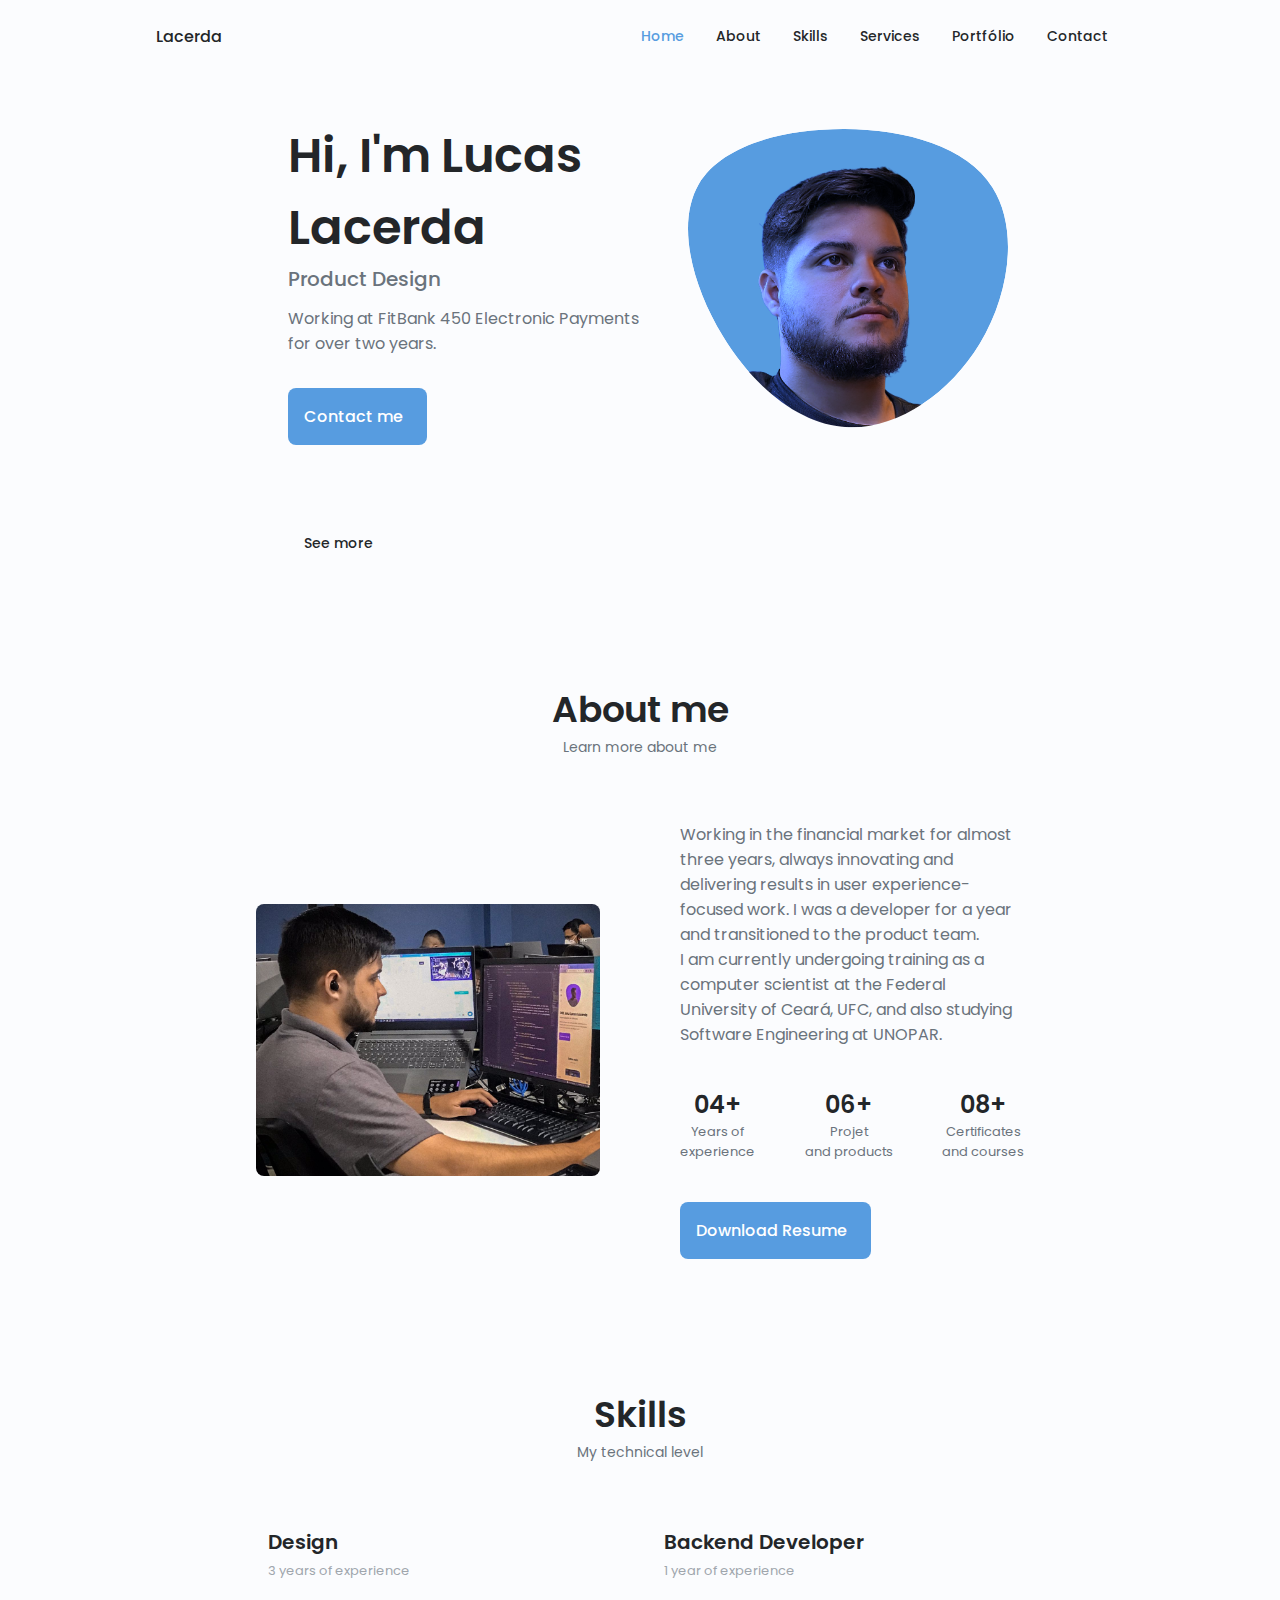
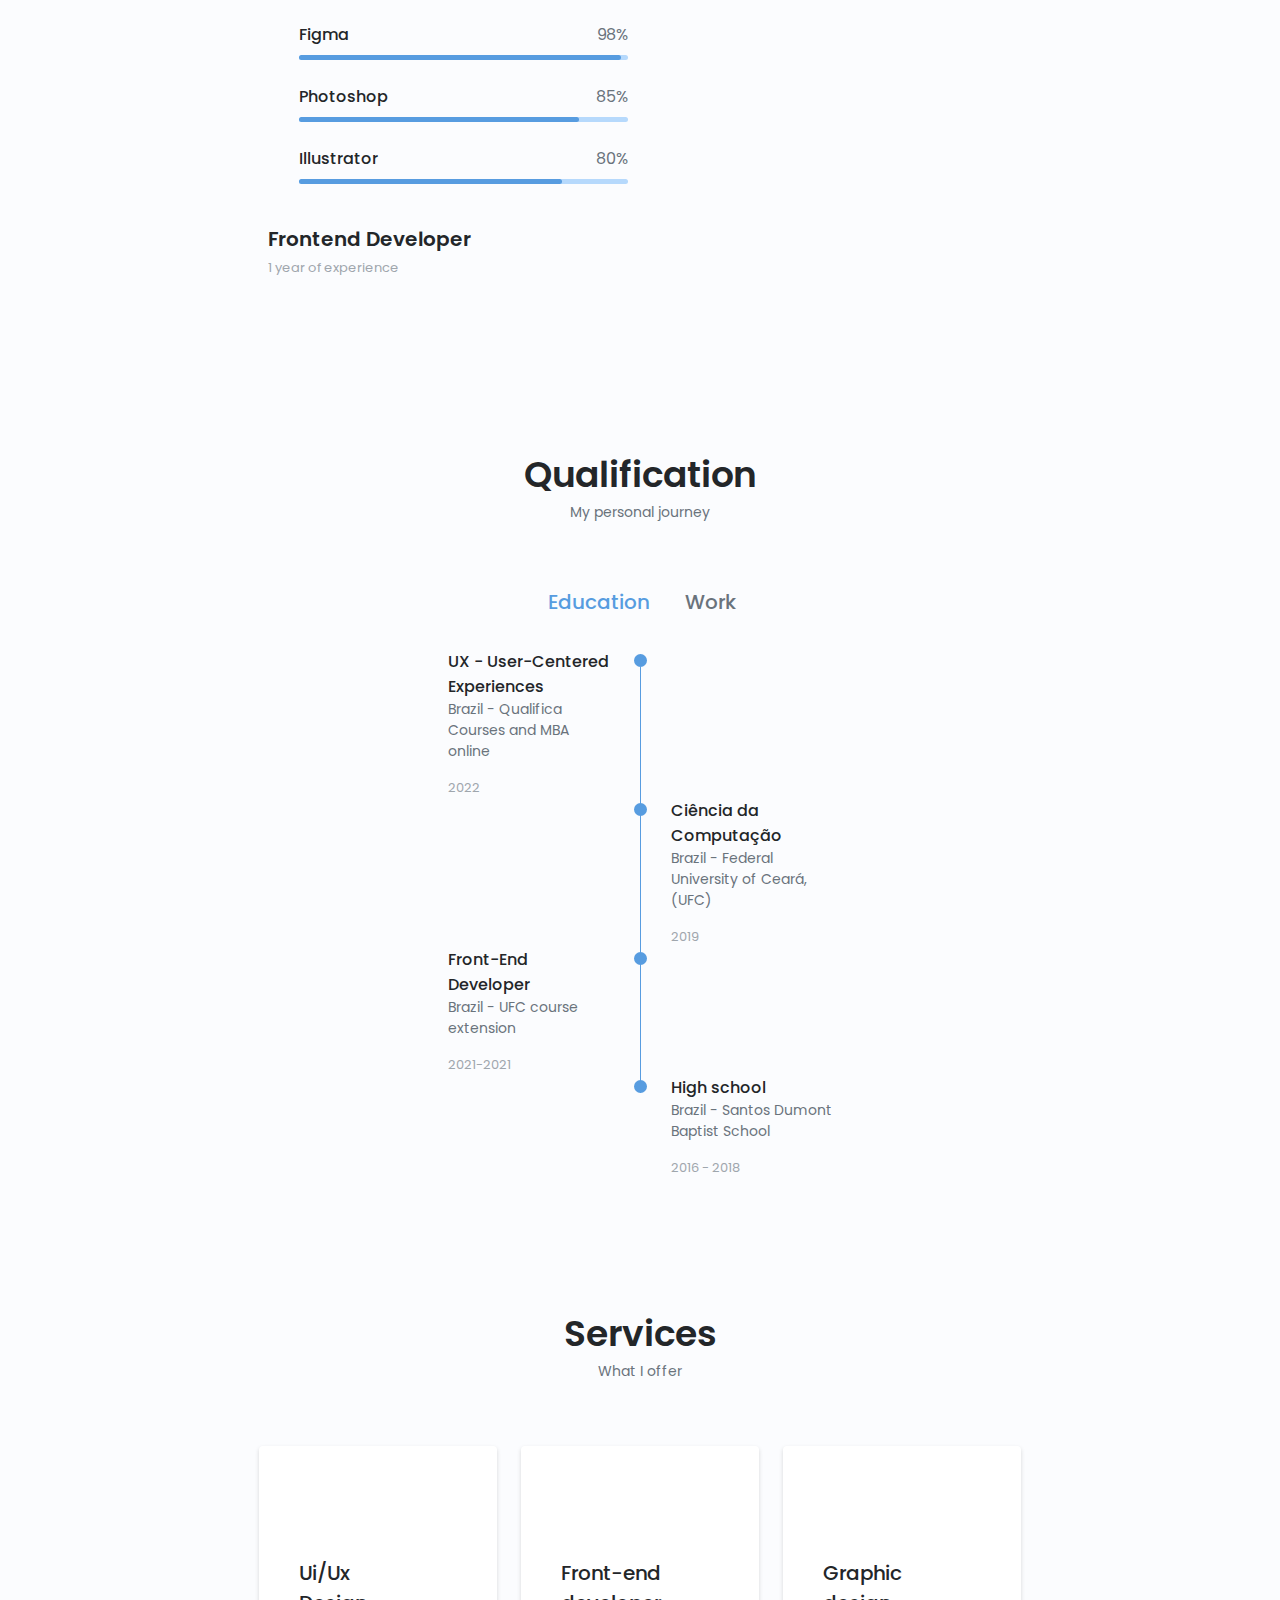
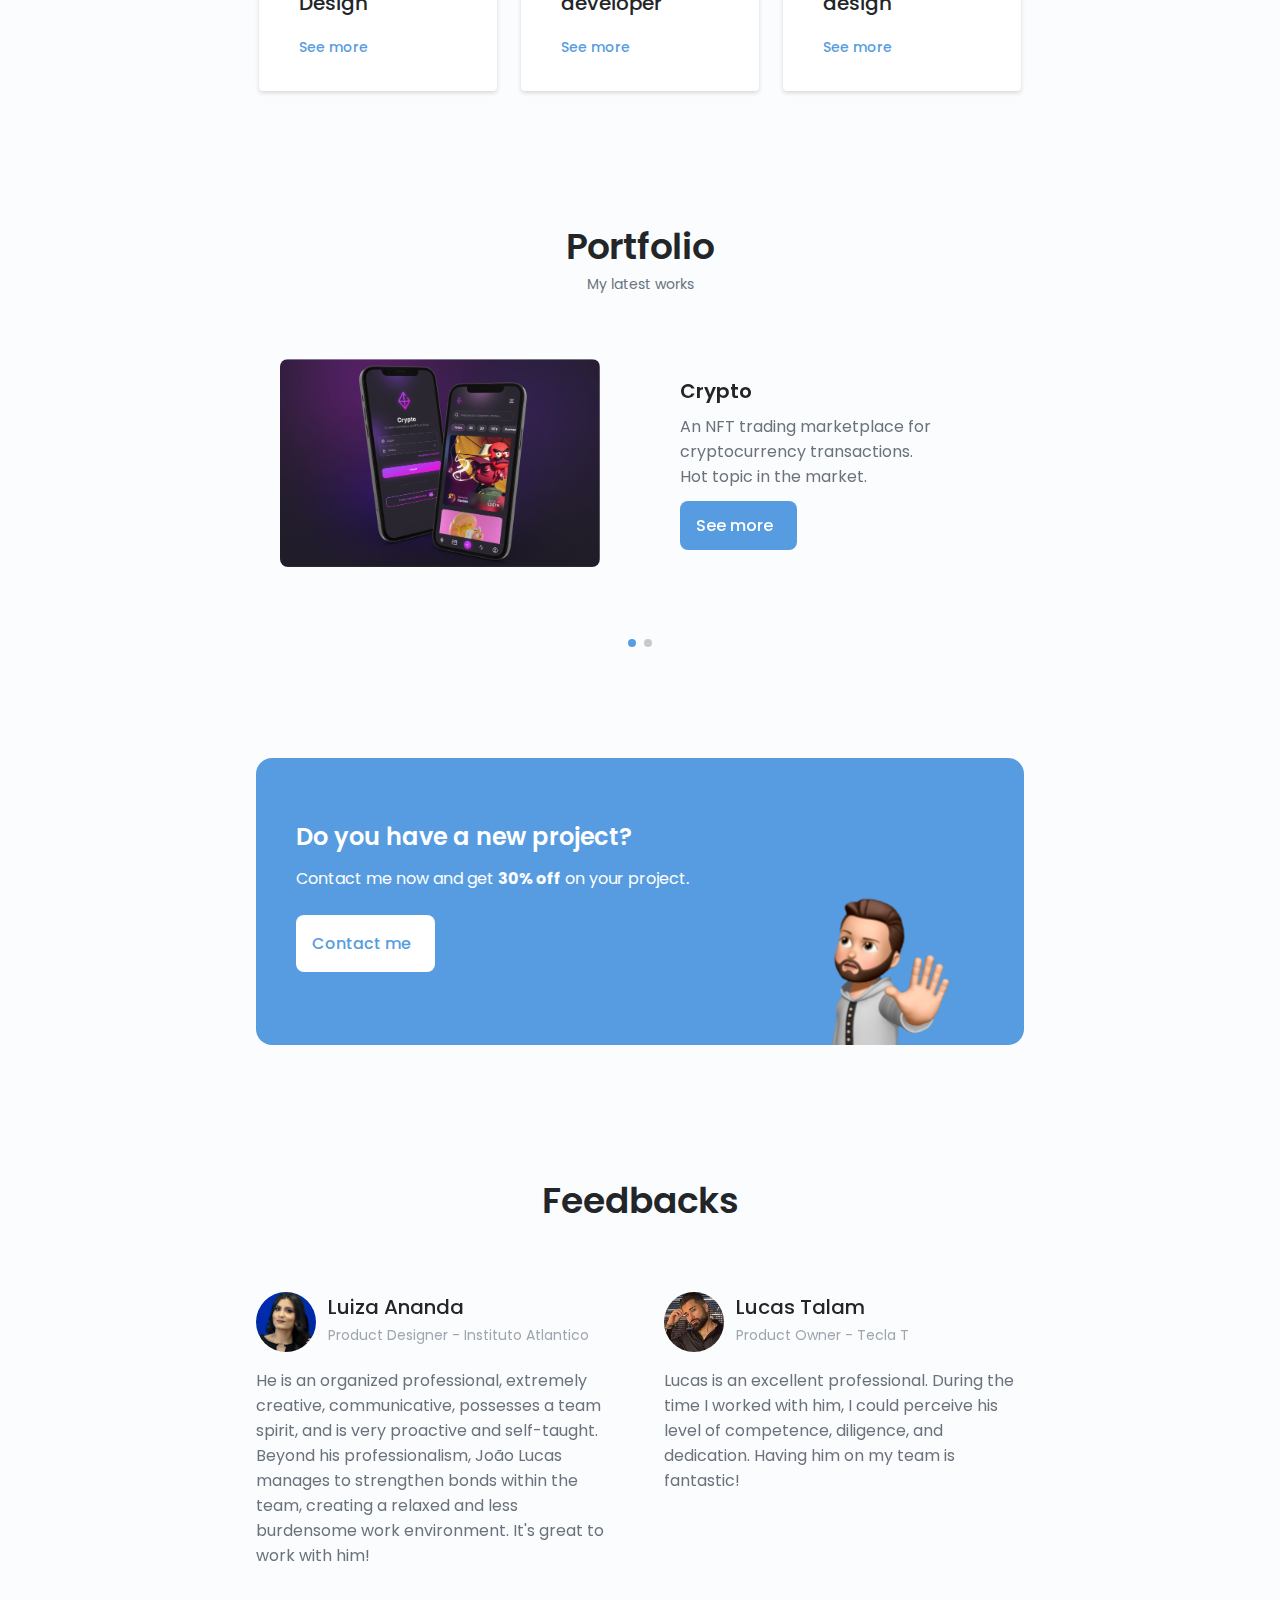
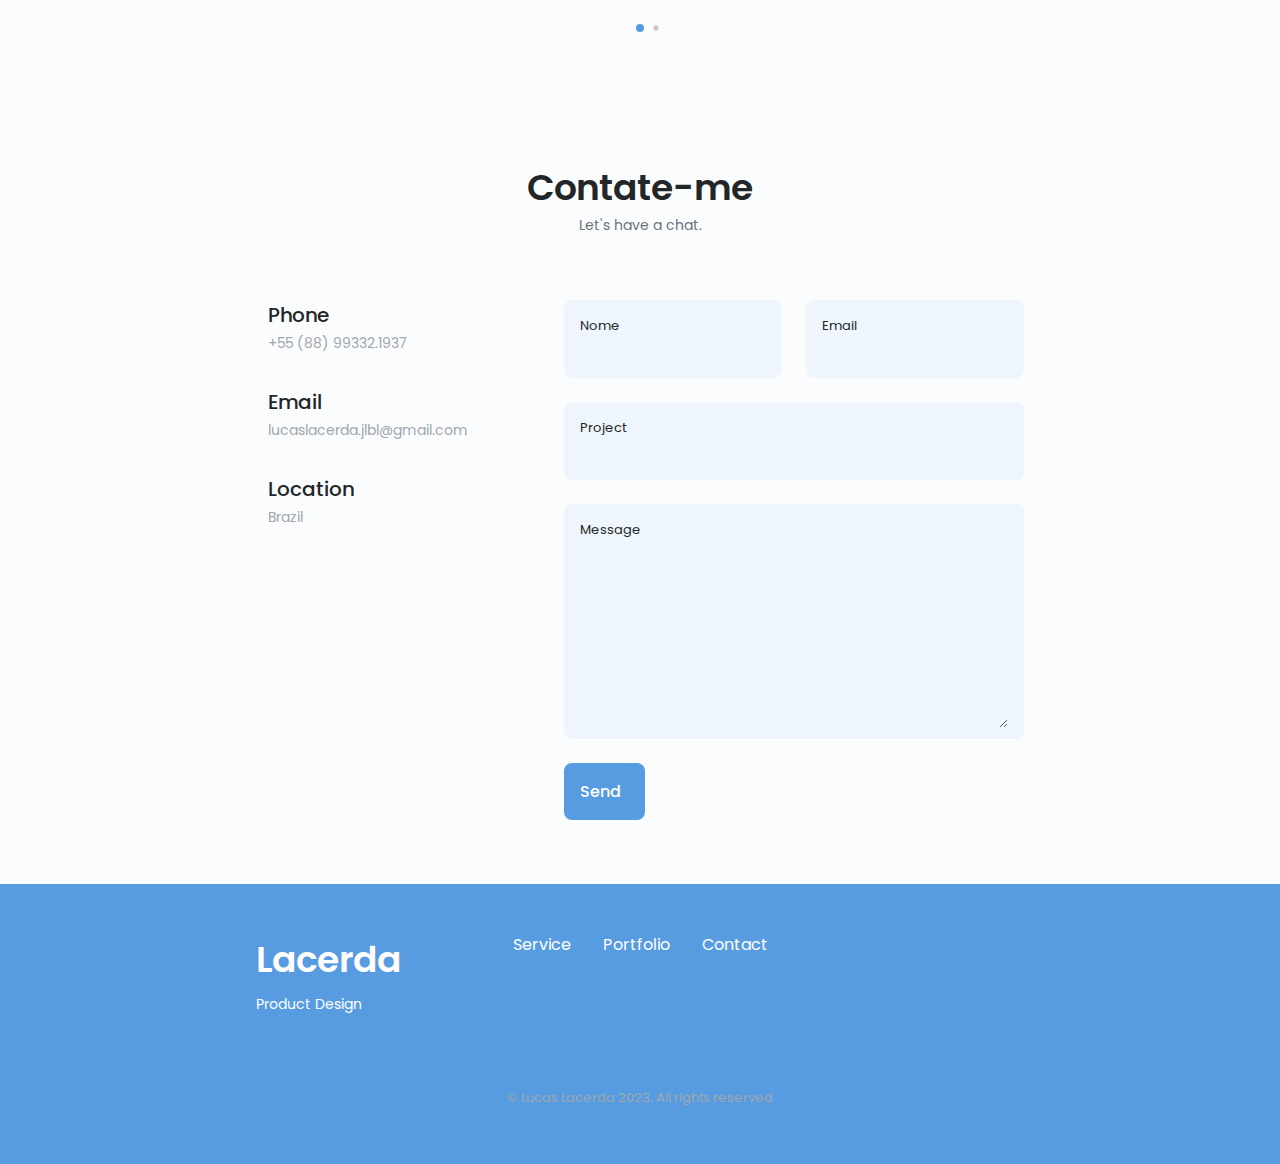
==== en/index.html @ fbcbfcbc "add languege en" ====
<!DOCTYPE html>
    <html lang="en">
    <head>
        <meta charset="UTF-8">
        <meta name="viewport" content="width=device-width, initial-scale=1.0">
        
        <!--==================== link preview thumbnail ==========-->
        <meta property="og:locale" content="pt_BR" />
        <meta property="og:title" content="Lucas Lacerda" />
        <meta property="og:type" content="image" />
        <meta property="og:description" content="Venha conhecer quem eu sou, quais projetos já fiz e a trejetória até aqui." />
        <meta property="og:image:width" content="1200" />
        <meta property="og:image:height" content="640" />
        <meta property="og:url" content="https://lucaslacerda.tech" />
        <meta property="og:site_name" content="Lucas Lacerda" />
        <meta property="og:image" content="https://github.com/lucaslacerdaa/Portfolio/blob/main/assets/img/socialbanner2-simple.jpg?raw=true" />
        <meta name="twitter:card" content="summary" />
        <meta name="twitter:site" content="@lucaslacerda.tech" />
        <meta name="twitter:creator" content="@ISO__7" />
        <meta property="facebook-domain-verification" content="4e8781193d41646db7ab4e5667f530f8" />
        
        <!--==================== FAVICON ====================-->
        <link rel="shortcut icon" href="../assets/img/favicon.png" type="image/x-icon" />
        
        <!--==================== UNICONS ====================-->
        <link rel="stylesheet" href="https://unicons.iconscout.com/release/v4.0.0/css/line.css">
        
        <!--==================== SWIPER CSS====================-->
        <link rel="stylesheet" href="../assets/css/swiper-bundle.min.css">
        
        <!--==================== CSS ==========-->
        <link rel="stylesheet" href="../assets/css/styles.css">

        <title>Lucas Lacerda</title>
    </head>
    <body>
        <!--==================== HEADER ====================-->
        <header class="header" id="header">
            <nav class="nav container">
                <a href="#" class="nav__logo">Lacerda</a>

                <div class="nav__menu" id="nav-menu">
                    <ul class="nav__list grid">
                        <li class="nav__item">
                            <a href="#home" class="nav__link active-link">
                                <i class="uil uil-estate nav__icon"></i> Home
                            </a>
                        </li>

                        <li class="nav__item">
                            <a href="#about" class="nav__link">
                                <i class="uil uil-user nav__icon"></i> About
                            </a>
                        </li>

                        <li class="nav__item">
                            <a href="#skills" class="nav__link">
                                <i class="uil uil-file-alt nav__icon"></i> Skills
                            </a>
                        </li>

                        <li class="nav__item">
                            <a href="#services" class="nav__link">
                                <i class="uil uil-briefcase-alt nav__icon"></i> Services
                            </a>
                        </li>

                        <li class="nav__item">
                            <a href="#portfolio" class="nav__link">
                                <i class="uil uil-scenery nav__icon"></i> Portfólio
                            </a>
                        </li>

                        <li class="nav__item">
                            <a href="#contact" class="nav__link">
                                <i class="uil uil-message nav__icon"></i> Contact
                            </a>
                        </li>

                    </ul>
                    
                    <i class="uil uil-times nav__close" id="nav-close"></i>
                </div>

                <div class="nav__btns">
                    <!-- Theme change button -->
                    <i class="uil uil-moon change-theme" id="theme-button"></i>

                    <div class="nav__toggle" id="nav-toggle">
                        <i class="uil uil-apps"></i>
                    </div>
                </div>
            </nav>
        </header>

        <!--==================== MAIN ====================-->
        <main class="main">
            <!--==================== HOME ====================-->
            <section class="home section" id="home">
                <div class="home__container container grid">
                    <div class="home__content grid">
                        <div class="home__social">
                            <a href="https://www.linkedin.com/in/lucaslacerda-jlbl/" target="_blank" class="home__social-icon">
                                <i class="uil uil-linkedin-alt"></i>
                            </a>
    
                            <a href="https://www.behance.net/lucaslacerdaa" target="_blank" class="home__social-icon">
                                <i class="uil uil-behance"></i>                            
                            </a>
    
                            <a href="https://github.com/lucaslacerdaa" target="_blank" class="home__social-icon">
                                <i class="uil uil-github-alt"></i>                            
                            </a>
                        </div>
    
                        <div class="home__img">
                            <svg class="home__blob" viewBox="0 0 200 187">
                                <mask id="mask0" mask-type="alpha">
                                    <path d="M190.312 36.4879C206.582 62.1187 201.309 102.826 182.328 134.186C163.346 165.547 
                                    130.807 187.559 100.226 186.353C69.6454 185.297 41.0228 161.023 21.7403 129.362C2.45775 
                                    97.8511 -7.48481 59.1033 6.67581 34.5279C20.9871 10.1032 59.7028 -0.149132 97.9666 
                                    0.00163737C136.23 0.303176 174.193 10.857 190.312 36.4879Z"/>
                                </mask>
                                <g mask="url(#mask0)">
                                    <path d="M190.312 36.4879C206.582 62.1187 201.309 102.826 182.328 134.186C163.346 
                                    165.547 130.807 187.559 100.226 186.353C69.6454 185.297 41.0228 161.023 21.7403 
                                    129.362C2.45775 97.8511 -7.48481 59.1033 6.67581 34.5279C20.9871 10.1032 59.7028 
                                    -0.149132 97.9666 0.00163737C136.23 0.303176 174.193 10.857 190.312 36.4879Z"/>
                                    
                                    <!--==================== 
                                        Insert your image in the Img folder and Change your image |
                                        Center your image with X: horizontal, Y: vertical 
                                        ====================-->
                                        <image class="home__blob-img" x="12" y="18" href="../assets/img/Perfil.png"/>
                                </g>
                            </svg>
                        </div>

                        <div class="home__data">
                            <h1 class="home__title">Hi, I'm Lucas Lacerda</h1>
                            <h3 class="home__subtitle">Product Design</h3>
                            <p class="home__description">Working at FitBank 450 Electronic Payments for over two years.</p>
                            <a href="#contact" class="button button--flex">
                                Contact me <i class="uil uil-message button__icon"></i>
                            </a>
                        </div>
                    </div>

                    
                    <div class="home__scroll">
                        <a href="#about" class="home__scroll-button button--flex">
                            <i class="uil uil-mouse-alt home__scroll-mouse"></i>
                            <span class="home__scroll-name">See more</span>
                            <i class="uil uil-arrow-down home__scroll-arrow"></i>
                        </a>
                    </div>
                </div>
            </section>

            <!--==================== ABOUT ====================-->
            <section class="about section" id="about">
                <h2 class="section__title">About me </h2>
                <span class="section__subtitle">Learn more about me</span>

                <div class="about__container container grid">
                    <img src="../assets/img/about.png" alt="" class="about__img">

                    <div class="about__data">
                        <p class="about__description">
                            Working in the financial market for almost three years, always innovating and delivering results in user experience-focused work. I was a developer for a year and transitioned to the product team.
                            <br>
                            I am currently undergoing training as a computer scientist at the Federal University of Ceará, UFC, and also studying Software Engineering at UNOPAR.
                        </p>

                        <div class="about__info">
                            <div>
                                <span class="about__info-title">04+</span>
                                <span class="about__info-name">Years of<br> experience</span>
                            </div>

                            <div>
                                <span class="about__info-title">06+</span>
                                <span class="about__info-name">Projet <br> and products</span>
                            </div>

                            <div>
                                <span class="about__info-title">08+</span>
                                <span class="about__info-name">Certificates <br> and courses</span>
                            </div>
                        </div>

                        <div class="about__buttons">
                            <!--==================== Change your CV ====================-->
                            <a download="" href="../assets/pdf/Resume-Lucas_Lacerda_(en-2023.2).pdf" class="button button--flex">
                                Download Resume <i class="uil uil-download-alt button__icon"></i>
                            </a>
                        </div>
                    </div>
                </div>
            </section>

            <!--==================== SKILLS ====================-->
            <section class="skills section" id="skills">
                <h2 class="section__title">Skills</h2>
                <span class="section__subtitle">My technical level</span>

                <div class="skills__container container grid">
                    <div>
                        <!--=============== SKILLS 1 ===============-->
                        <div class="skills__content skills__open">
                            <div class="skills__header">
                                <i class="uil uil-swatchbook skills__icon"></i>
    
                                <div>
                                    <h1 class="skills__title">Design</h1>
                                    <span class="skills__subtitle">3 years of experience</span>
                                </div>
    
                                <i class="uil uil-angle-down skills__arrow"></i>
                            </div>
    
                            <div class="skills__list grid">
                                <div class="skills__data">
                                    <!-- <span class="skills__subtitle">3 years of experience</span> -->
                                    <div class="skills__titles">
                                        <h3 class="skills__name">Figma</h3>
                                        <span class="skills__number">98%</span>
                                    </div>
                                    <div class="skills__bar">
                                        <span class="skills__percentage skills__figma"></span>
                                    </div>
                                </div>
    
                                <div class="skills__data">
                                    <div class="skills__titles">
                                        <h3 class="skills__name">Photoshop</h3>
                                        <span class="skills__number">85%</span>
                                    </div>
                                    <div class="skills__bar">
                                        <span class="skills__percentage skills__sketch"></span>
                                    </div>
                                </div>
    
                                <div class="skills__data">
                                    <div class="skills__titles">
                                        <h3 class="skills__name">Illustrator</h3>
                                        <span class="skills__number">80%</span>
                                    </div>
                                    <div class="skills__bar">
                                        <span class="skills__percentage skills__photoshop"></span>
                                    </div>
                                </div>
                            </div>
                        </div>
                        <!--=============== SKILLS 2 ===============-->
                        <div class="skills__content skills__close">
                            <div class="skills__header">
                                <i class="uil uil-brackets-curly skills__icon"></i>
    
                                <div>
                                    <h1 class="skills__title">Frontend Developer</h1>
                                    <span class="skills__subtitle">1 year of experience</span>
                                </div>
    
                                <i class="uil uil-angle-down skills__arrow"></i>
                            </div>
    
                            <div class="skills__list grid">
                                <div class="skills__data">
                                    <div class="skills__titles">
                                        <h3 class="skills__name">HTML</h3>
                                        <span class="skills__number">90%</span>
                                    </div>
                                    <div class="skills__bar">
                                        <span class="skills__percentage skills__html"></span>
                                    </div>
                                </div>
    
                                <div class="skills__data">
                                    <div class="skills__titles">
                                        <h3 class="skills__name">CSS</h3>
                                        <span class="skills__number">80%</span>
                                    </div>
                                    <div class="skills__bar">
                                        <span class="skills__percentage skills__css"></span>
                                    </div>
                                </div>
    
                                <div class="skills__data">
                                    <div class="skills__titles">
                                        <h3 class="skills__name">JavaScript</h3>
                                        <span class="skills__number">60%</span>
                                    </div>
                                    <div class="skills__bar">
                                        <span class="skills__percentage skills__js"></span>
                                    </div>
                                </div>
    
                                <div class="skills__data">
                                    <div class="skills__titles">
                                        <h3 class="skills__name">React</h3>
                                        <span class="skills__number">85%</span>
                                    </div>
                                    <div class="skills__bar">
                                        <span class="skills__percentage skills__react"></span>
                                    </div>
                                </div>
                            </div>
                        </div>
    
                    </div>
                    
                    <div>
                        <!--=============== SKILLS 3 ===============-->
                        <div class="skills__content skills__close">
                            <div class="skills__header">
                                <i class="uil uil-server-network skills__icon"></i>
    
                                <div>
                                    <h1 class="skills__title">Backend Developer</h1>
                                    <span class="skills__subtitle">1 year of experience</span>
                                </div>
    
                                <i class="uil uil-angle-down skills__arrow"></i>
                            </div>
    
                            <div class="skills__list grid">
                                <div class="skills__data">
                                    <div class="skills__titles">
                                        <h3 class="skills__name">C</h3>
                                        <span class="skills__number">80%</span>
                                    </div>
                                    <div class="skills__bar">
                                        <span class="skills__percentage skills__php"></span>
                                    </div>
                                </div>
    
                                <div class="skills__data">
                                    <div class="skills__titles">
                                        <h3 class="skills__name">SQL</h3>
                                        <span class="skills__number">70%</span>
                                    </div>
                                    <div class="skills__bar">
                                        <span class="skills__percentage skills__node"></span>
                                    </div>
                                </div>
    
                                <div class="skills__data">
                                    <div class="skills__titles">
                                        <h3 class="skills__name">C#</h3>
                                        <span class="skills__number">90%</span>
                                    </div>
                                    <div class="skills__bar">
                                        <span class="skills__percentage skills__firebase"></span>
                                    </div>
                                </div>
    
                                <div class="skills__data">
                                    <div class="skills__titles">
                                        <h3 class="skills__name">Python</h3>
                                        <span class="skills__number">55%</span>
                                    </div>
                                    <div class="skills__bar">
                                        <span class="skills__percentage skills__python"></span>
                                    </div>
                                </div>
                            </div>
                        </div>
                    </div>
                </div>
            </section>

            <!--==================== QUALIFICATION ====================-->
            <section class="qualification section">
                <h2 class="section__title">Qualification</h2>
                <span class="section__subtitle">My personal journey</span>

                <div class="qualification__container container">
                    <div class="qualification__tabs">
                        <div class="qualification__button button--flex qualification__active" data-target="#education">
                            <i class="uil uil-graduation-cap qualification__icon"></i>
                            Education
                        </div>

                        <div class="qualification__button button--flex" data-target="#work">
                            <i class="uil uil-briefcase-alt qualification__icon"></i>
                            Work
                        </div>                      
                    </div>

                    <div class="qualification__sections">
                        <!--=============== QUALIFICATION CONTENT 1 ===============-->
                        <div class="qualification__content qualification__active" data-content id="education">
                            <!--=============== QUALIFICATION 1 ===============-->
                            <div class="qualification__data">
                                <div>
                                    <h3 class="qualification__title">UX - User-Centered Experiences</h3>
                                    <span class="qualification__subtitle">Brazil - Qualifica Courses and MBA online</span>
                                    <div class="qualification__calendar">
                                        <i class="uil uil-calendar-alt"></i>
                                        2022
                                    </div>
                                </div>
    
                                <div>
                                    <span class="qualification__rounder"></span>
                                    <span class="qualification__line"></span>
                                </div>
                            </div>
                            
                            <!--=============== QUALIFICATION 2 ===============-->
                            <div class="qualification__data">                                 
                                <div></div>

                                <div>
                                    <span class="qualification__rounder"></span>
                                    <span class="qualification__line"></span>
                                </div>
                          
                                <div>
                                    <h3 class="qualification__title">Ciência da Computação</h3>
                                    <span class="qualification__subtitle">Brazil - Federal University of Ceará, (UFC)</span>
                                    <div class="qualification__calendar">
                                        <i class="uil uil-calendar-alt"></i>
                                        2019
                                    </div>
                                </div>
                            </div>
    
                            <!--=============== QUALIFICATION 3 ===============-->
                            <div class="qualification__data">
                                <div>
                                    <h3 class="qualification__title">Front-End Developer</h3>
                                    <span class="qualification__subtitle">Brazil - UFC course extension</span>
                                    <div class="qualification__calendar">
                                        <i class="uil uil-calendar-alt"></i>
                                        2021-2021
                                    </div>
                                </div>
    
                                <div>
                                    <span class="qualification__rounder"></span>
                                    <span class="qualification__line"></span>
                                </div>
                            </div>
    
                            <!--=============== QUALIFICATION 4 ===============-->
                            <div class="qualification__data">
                                <div></div>
                                     
                                <div class="qualification__time">
                                    <span class="qualification__rounder"></span>
                                    <!-- <span class="qualification__line"></span> -->
                                </div>

                                <div>
                                    <h3 class="qualification__title">High school</h3>
                                    <span class="qualification__subtitle">Brazil - Santos Dumont Baptist School</span>
                                    <div class="qualification__calendar">
                                        <i class="uil uil-calendar-alt"></i>
                                        2016 - 2018
                                    </div>
                                </div>
                            </div>
                        </div>
    
                        <!--=============== QUALIFICATION CONTENT 2 ===============-->
                        <div class="qualification__content" data-content id="work">
                             <!--=============== QUALIFICATION 1 ===============-->
                             <div class="qualification__data">
                                <div>
                                    <h3 class="qualification__title">Product Designer</h3>
                                    <span class="qualification__subtitle">Brazil - FitBank 450</span>
                                    <div class="qualification__calendar">
                                        <i class="uil uil-calendar-alt"></i>
                                        2022
                                    </div>
                                </div>
    
                                <div>
                                    <span class="qualification__rounder"></span>
                                    <span class="qualification__line"></span>
                                </div>
                            </div>
                            
                            <!--=============== QUALIFICATION 2 ===============-->
                            <div class="qualification__data">                                 
                                <div></div>

                                <div>
                                    <span class="qualification__rounder"></span>
                                    <span class="qualification__line"></span>
                                </div>
                          
                                <div>
                                    <h3 class="qualification__title">Front-End software developer</h3>
                                    <span class="qualification__subtitle">Brazil - FitBank 450</span>
                                    <div class="qualification__calendar">
                                        <i class="uil uil-calendar-alt"></i>
                                        2021 - 2022
                                    </div>
                                </div>
                            </div>
    
                            <!--=============== QUALIFICATION 3 ===============-->
                            <div class="qualification__data">
                                <div>
                                    <h3 class="qualification__title">Back-end software developer</h3>
                                    <span class="qualification__subtitle">Brazil - FitBank 450</span>
                                    <div class="qualification__calendar">
                                        <i class="uil uil-calendar-alt"></i>
                                        2021-2021
                                    </div>
                                </div>
    
                                <div>
                                    <span class="qualification__rounder"></span>
                                    <span class="qualification__line"></span>
                                </div>
                            </div>
    
                            <!--=============== QUALIFICATION 4 ===============-->
                            <div class="qualification__data">
                                <div></div>
                                     
                                <div class="qualification__time">
                                    <span class="qualification__rounder"></span>
                                    <!-- <span class="qualification__line"></span> -->
                                </div>

                                <div>
                                    <h3 class="qualification__title">Graphic design</h3>
                                    <span class="qualification__subtitle">Brazil - Autonomous</span>
                                    <div class="qualification__calendar">
                                        <i class="uil uil-calendar-alt"></i>
                                        2019 - 2021
                                    </div>
                                </div>
                            </div>
                        </div>
                    </div>
                </div>
            </section>

            <!--==================== SERVICES ====================-->
            <section class="services section" id="services">
                <h2 class="section__title">Services</h2>
                <span class="section__subtitle">What I offer</span>

                <div class="services__container container grid">
                    <!--=============== SERVICES 1 ===============-->
                    <div class="services__content">
                        <div>
                            <i class="uil uil-web-grid services__icon"></i>
                            <h3 class="services__title">Ui/Ux <br> Design</h3>
                        </div>
                        <span class="button button--flex button--small button--link services__button">
                            See more 
                            <i class="uil uil-arrow-right button__icon"></i>
                        </span>

                        <div class="services__modal">
                            <div class="services__modal-content">
                                <h4 class="services__modal-title">Ui/Ux <br> Design</h4>
                                <i class="uil uil-times services__modal-close"></i>
    
                                <ul class="services__modal-services grid">
                                    <li class="services__modal-service">
                                        <i class="uil uil-check-circle services__modal-icon"></i>
                                        <p>Interface development.</p>
                                    </li>
                                    <li class="services__modal-service">
                                        <i class="uil uil-check-circle services__modal-icon"></i>
                                        <p>Design System Structure.</p>
                                    </li>
                                    <li class="services__modal-service">
                                        <i class="uil uil-check-circle services__modal-icon"></i>
                                        <p>User surveys</p>
                                    </li>
                                    <li class="services__modal-service">
                                        <i class="uil uil-check-circle services__modal-icon"></i>
                                        <p>Usability testing</p>
                                    </li>
                                    <li class="services__modal-service">
                                        <i class="uil uil-check-circle services__modal-icon"></i>
                                        <p>Competitor Report.</p>
                                    </li>
                                    <li class="services__modal-service">
                                        <i class="uil uil-check-circle services__modal-icon"></i>
                                        <p>Maintenance and standardization of prototypes.</p>
                                    </li>
                                </ul>
                            </div>
                        </div>
                    </div>

                    <!--=============== SERVICES 2 ===============-->
                    <div class="services__content">
                        <div>
                            <i class="uil uil-arrow services__icon"></i>
                            <h3 class="services__title">Front-end developer</h3>
                        </div>

                        <span class="button button--flex button--small button--link services__button">
                            See more 
                            <i class="uil uil-arrow-right button__icon"></i>
                        </span>

                        <div class="services__modal">
                            <div class="services__modal-content">
                                <h4 class="services__modal-title">Frontend Developer</h4>
                                <i class="uil uil-times services__modal-close"></i>
    
                                <ul class="services__modal-services grid">
                                    <li class="services__modal-service">
                                        <i class="uil uil-check-circle services__modal-icon"></i>
                                        <p>Development of portfolios and landing pages focused on high conversion rates.</p>
                                    </li>
                                    <li class="services__modal-service">
                                        <i class="uil uil-check-circle services__modal-icon"></i>
                                        <p>Creation of personalized online business card. </p>
                                    </li>
                                    <li class="services__modal-service">
                                        <i class="uil uil-check-circle services__modal-icon"></i>
                                        <p>Website customization.</p>
                                    </li>
                                </ul>
                            </div>
                        </div>
                    </div>

                    <!--=============== SERVICES 3 ===============-->
                    <div class="services__content">
                        <div>
                            <i class="uil uil-pen services__icon"></i>
                            <h3 class="services__title">Graphic <br> design</h3>
                        </div>

                        <span class="button button--flex button--small button--link services__button">
                            See more
                            <i class="uil uil-arrow-right button__icon"></i>
                        </span>

                        <div class="services__modal">
                            <div class="services__modal-content">
                                <h4 class="services__modal-title">Graphic design</h4>
                                <i class="uil uil-times services__modal-close"></i>
    
                                <ul class="services__modal-services grid">
                                    <li class="services__modal-service">
                                        <i class="uil uil-check-circle services__modal-icon"></i>
                                        <p>Visual identity development.</p>
                                        
                                    </li>
                                    <li class="services__modal-service">
                                        <i class="uil uil-check-circle services__modal-icon"></i>
                                        <p>Creation of strategic flyers.</p>
                                    </li>
                                    <li class="services__modal-service">
                                        <i class="uil uil-check-circle services__modal-icon"></i>
                                        <p>Brand analysis and positioning.</p>
                                    </li>
                                    <li class="services__modal-service">
                                        <i class="uil uil-check-circle services__modal-icon"></i>
                                        <p>Rebrand.</p>
                                    </li>
                                </ul>
                            </div>
                        </div>
                    </div>
                </div>
            </section>

            <!--==================== PORTFOLIO ====================-->
            <section class="portfolio section" id="portfolio">
                <h2 class="section__title">Portfolio</h2>
                <span class="section__subtitle">My latest works</span>

                <div class="portfolio__container container swiper-container">
                    <div class="swiper-wrapper">
                        <!--=============== PORTFOLIO 1 ===============-->
                        <div class="portfolio__content grid swiper-slide">
                            <img src="../assets/img/portfolio1.png" alt="" class="portfolio__img">
    
                            <div class="portfolio__data">
                                <h3 class="portfolio__title">Crypto</h3>
                                <p class="portfolio__description">An NFT trading marketplace for cryptocurrency transactions. <br> Hot topic in the market.</p>
                                <a href="https://lucaslacerdaa.github.io/en/crypto.html" class="button button--flex button--small portfolio__button">
                                    See more
                                    <i class="uil uil-arrow-right button__icon"></i>
                                </a>
                            </div>
                        </div>
    
                        <!--=============== PORTFOLIO 2 ===============-->
                        <div class="portfolio__content grid swiper-slide">
                            <img src="../assets/img/card-probank/Card ProBank - Cover.jpg" alt="" class="portfolio__img">
    
                            <div class="portfolio__data">
                                <h3 class="portfolio__title">Card ProBank</h3>
                                <p class="portfolio__description">A story that opened doors.</p>
                                <a href="http://lucaslacerda.tech/en/cardprobank.html" class="button button--flex button--small portfolio__button">
                                    See More
                                    <i class="uil uil-arrow-right button__icon"></i>
                                </a>
                            </div>
                        </div>
    
                        <!--=============== PORTFOLIO 3 ===============-->
                        <!-- <div class="portfolio__content grid swiper-slide">
                            <img src="assets/img/portfolio3.jpg" alt="" class="portfolio__img">
    
                            <div class="portfolio__data">
                                <h3 class="portfolio__title">Ícones do Vitus</h3>
                                <p class="portfolio__description">Uma plataforma para gerenciamento de centros médicos, onde tive a função principal de desenvolver a iconográfia e outros elementos.</p>
                                <a href="#" class="button button--flex button--small portfolio__button">
                                    Ver mais
                                    <i class="uil uil-arrow-right button__icon"></i>
                                </a>
                            </div>
                        </div> -->
                    </div>

                    <div class="swiper-button-next">
                        <i class="uil uil-angle-right-b swiper-portfolio-icon"></i>
                    </div>
                    <div class="swiper-button-prev">
                        <i class="uil uil-angle-left-b swiper-portfolio-icon"></i>
                    </div>

                    <div class="swiper-pagination"></div>
                </div>
            </section>

            <!--==================== PROJECT IN MIND ====================-->
            <section class="project section">
                <div class="project__bg">
                    <div class="project__container container grid">
                        <div class="project__data">
                            <h2 class="project__title">Do you have a new project?</h2>
                            <p class="project__description">Contact me now and get <b>30% off</b> on your project.</p>
                            <a href="#contact" class="button button--flex button--white">
                                Contact me
                                <i class="uil uil-message button__icon"></i>
                            </a>
                        </div>
    
                        <img src="../assets/img/cta-desc.png" alt="" class="project__img">
                    </div>
                </div>
            </section>

            <!--==================== TESTIMONIAL ====================-->
            <section class="testimonial section">
                <h2 class="section__title">Feedbacks</h2>
                <span class="section__subtitle"></span>

                <div class="testimonial__container container swiper-container">
                    <div class="swiper-wrapper">
                        <!--=============== TESTIMONIAL 1 ===============-->
                        <div class="testimonial__content swiper-slide">
                            <div class="testimonial__data">
                                <div class="testimonial__header">
                                    <img src="../assets/img/testimonial1.jpg" alt="" class="testimonial__img">
        
                                    <div>
                                        <h3 class="testimonial__name">Luiza Ananda</h3>
                                        <span class="testimonial__client">Product Designer - Instituto Atlantico</span>
                                    </div>
                                </div>
    
                                <div>
                                    <i class="uil uil-star testimonial__icon-star"></i>
                                    <i class="uil uil-star testimonial__icon-star"></i>
                                    <i class="uil uil-star testimonial__icon-star"></i>
                                    <i class="uil uil-star testimonial__icon-star"></i>
                                    <i class="uil uil-star testimonial__icon-star"></i>
                                </div>
                            </div>
    
                            <p class="testimonial__description"> He is an organized professional, extremely creative, communicative, possesses a team spirit, and is very proactive and self-taught. Beyond his professionalism, João Lucas manages to strengthen bonds within the team, creating a relaxed and less burdensome work environment. It's great to work with him! 
                            </p>
                        </div>
    
                        <!--=============== TESTIMONIAL 2 ===============-->
                        <div class="testimonial__content swiper-slide">
                            <div class="testimonial__data">
                                <div class="testimonial__header">
                                    <img src="../assets/img/testimonial2.jpg" alt="" class="testimonial__img">
        
                                    <div>
                                        <h3 class="testimonial__name">Lucas Talam</h3>
                                        <span class="testimonial__client">Product Owner - Tecla T</span>
                                    </div>
                                </div>
    
                                <div>
                                    <i class="uil uil-star testimonial__icon-star"></i>
                                    <i class="uil uil-star testimonial__icon-star"></i>
                                    <i class="uil uil-star testimonial__icon-star"></i>
                                    <i class="uil uil-star testimonial__icon-star"></i>
                                    <i class="uil uil-star testimonial__icon-star"></i>
                                </div>
                            </div>
    
                            <p class="testimonial__description">Lucas is an excellent professional. During the time I worked with him, I could perceive his level of competence, diligence, and dedication. Having him on my team is fantastic!
                            </p>
                        </div>
    
                        <!--=============== TESTIMONIAL 3 ===============-->
                        <!-- <div class="testimonial__content swiper-slide">
                            <div class="testimonial__data">
                                <div class="testimonial__header">
                                    <img src="assets/img/testimonial3.jpg" alt="" class="testimonial__img">
        
                                    <div>
                                        <h3 class="testimonial__name">Raul Harris</h3>
                                        <span class="testimonial__client">Client</span>
                                    </div>
                                </div>
    
                                <div>
                                    <i class="uil uil-star testimonial__icon-star"></i>
                                    <i class="uil uil-star testimonial__icon-star"></i>
                                    <i class="uil uil-star testimonial__icon-star"></i>
                                    <i class="uil uil-star testimonial__icon-star"></i>
                                    <i class="uil uil-star testimonial__icon-star"></i>
                                </div>
                            </div>
    
                            <p class="testimonial__description">I get a good impression, I carry 
                                out my project with all the possible quality and attention and 
                                support 24 hours a day.
                            </p>
                        </div> -->
                    </div>
                    <div class="swiper-pagination swiper-pagination-testimonial"></div>
                </div>
            </section>

            <!--==================== CONTACT ME ====================-->
            <section class="contact section" id="contact">
                <h2 class="section__title">Contate-me</h2>
                <span class="section__subtitle">Let's have a chat.</span>

                <div class="contact__container container grid">
                    <div>
                        <div class="contact__information">
                            <i class="uil uil-phone contact__icon"></i>
                            <div>
                                <h3 class="contact__title">Phone</h3>
                                <span class="contact__subtitle">+55 (88) 99332.1937</span>
                            </div>
                        </div>

                        <div class="contact__information">
                            <i class="uil uil-envelope contact__icon"></i>
                            <div>
                                <h3 class="contact__title">Email</h3>
                                <span class="contact__subtitle">lucaslacerda.jlbl@gmail.com</span>
                            </div>
                        </div>

                        <div class="contact__information">
                            <i class="uil uil-map-marker contact__icon"></i>
                            <div>
                                <h3 class="contact__title">Location</h3>
                                <span class="contact__subtitle">Brazil</span>
                            </div>
                        </div>
                    </div>
                    
                    <form action="https://getform.io/f/608263c0-8ac6-47db-85fc-41fe03c152ef" target="_blank" method="POST" class="contact__form grid">
                        <div class="contact__inputs grid">
                            <div class="contact__content">
                                <label for="" class="contact__label">Nome</label>
                                <input type="text" name="Nome" class="contact__input">
                            </div>
                            <div class="contact__content">
                                <label for="" class="contact__label">Email</label>
                                <input type="email" name="email" class="contact__input">
                            </div>
                        </div>
                        <div class="contact__content">
                            <label for="" class="contact__label">Project</label>
                            <input type="text"  name="Projeto" class="contact__input">
                        </div>
                        <div class="contact__content">
                            <label for="" class="contact__label">Message</label>
                            <textarea name="mensagem" id="" cols="0" rows="7" class="contact__input"></textarea>
                        </div>
                        
                        <div>
                            <button href="" type="submit" class="button button--flex btn-submite">
                                Send
                                <i class="uil uil-message button__icon"></i>
                            </button>
                            <!-- <a type="submit" class="button button--flex">
                                Mandar mensagem
                                <i class="uil uil-message button__icon"></i>
                            </a> -->
                        </div>
                    </form>
                </div>

            </section>
        </main>

        <!--==================== FOOTER ====================-->
        <footer class="footer">
            <div class="footer__bg">
                <div class="footer__container container grid">
                    <div>
                        <h1 class="footer__title">Lacerda</h1>
                        <span class="footer__subtitle">Product Design</span>
                    </div>

                    <ul class="footer__links">
                        <li>
                            <a href="#services" class="footer__link">Service</a>
                        </li>
                        <li>
                            <a href="#portfolio" class="footer__link">Portfolio</a>
                        </li>
                        <li>
                            <a href="#contact" class="footer__link">Contact</a>
                        </li>
                    </ul>

                    <div class="footer__socials">
                        <a href="https://www.facebook.com/joaolucas.lacerda.9" target="_blank" class="footer__social">
                            <i class="uil uil-facebook-f"></i>
                        </a>
                        <a href="https://www.instagram.com/lucaslacerda.ux/" target="_blank" class="footer__social">
                            <i class="uil uil-instagram"></i>
                        </a>
                        <a href="https://twitter.com/ISO__7" target="_blank" class="footer__social">
                            <i class="uil uil-twitter-alt"></i>
                        </a>
                    </div>
                </div>

                <p class="footer__copy">&#169; Lucas Lacerda 2023. All rights reserved</p>
            </div>
        </footer>

        <!--========== SCROLL TOP ==========-->
        <a href="#" class="scrollup" id="scroll-top">
            <i class="uil uil-arrow-up scrollup__icon"></i>
        </a>

        <!--==================== SWIPER JS ====================-->
        <script src="../assets/js/swiper-bundle.min.js"></script>

        <!--==================== MAIN JS ====================-->
        <script src="../assets/js/main.js"></script>
    </body>
</html>
---- assets/css/styles.css ----
/*==================== GOOGLE FONTS ====================*/
@import url('https://fonts.googleapis.com/css2?family=Poppins:ital,wght@0,100;0,200;0,300;0,400;0,500;0,600;0,700;0,800;0,900;1,100;1,200;1,300;1,400;1,500;1,600;1,700;1,800;1,900&display=swap');
/*==================== VARIABLES CSS ====================*/
:root {
  --header-height: 3rem;
  /*========== Colors ==========*/
  /* Change favorite color */
  --hue-color: 570;
  /*Purple 250 - Green 142 - Blue 230 - Pink 340*/
  /* HSL color mode */
  --first-color: hsl(var(--hue-color), 69%, 61%);
  --first-color-second: hsl(var(--hue-color), 69%, 61%);
  --first-color-alt: hsl(var(--hue-color), 57%, 53%);
  --first-color-lighter: hsl(var(--hue-color), 92%, 85%);
  --title-color: hsl(var(--hue-color), 8%, 15%);
  --text-color: hsl(var(--hue-color), 8%, 45%);
  --text-color-light: hsl(var(--hue-color), 8%, 65%);
  --input-color: hsl(var(--hue-color), 70%, 96%);
  --body-color: hsl(var(--hue-color), 60%, 99%);
  --container-color: #FFF;
  --scroll-bar-color: hsl(var(--hue-color), 12%, 90%);
  --scroll-thumb-color: hsl(var(--hue-color), 12%, 80%);
  /*========== Font and typography ==========*/
  --body-font: 'Poppins', sans-serif;
  --big-font-size: 2rem;
  --h1-font-size: 1.5rem;
  --h2-font-size: 1.25rem;
  --h3-font-size: 1.125rem;
  --normal-font-size: .938rem;
  --small-font-size: .813rem;
  --smaller-font-size: .75rem;
  /*========== Font weight ==========*/
  --font-medium: 500;
  --font-semi-bold: 600;
  /*========== Margenes Bottom ==========*/
  --mb-0-25: .25rem;
  --mb-0-5: .5rem;
  --mb-0-75: .75rem;
  --mb-1: 1rem;
  --mb-1-5: 1.5rem;
  --mb-2: 2rem;
  --mb-2-5: 2.5rem;
  --mb-3: 3rem;
  /*========== z index ==========*/
  --z-tooltip: 10;
  --z-fixed: 100;
  --z-modal: 1000;
}

@media screen and (min-width: 968px) {
  :root {
    --big-font-size: 3rem;
    --h1-font-size: 2.25rem;
    --h2-font-size: 1.5rem;
    --h3-font-size: 1.25rem;
    --normal-font-size: 1rem;
    --small-font-size: .875rem;
    --smaller-font-size: .813rem;
  }
}

/*========== Variables Dark theme ==========*/
body.dark-theme {
  /* HSL color mode */
  --first-color-second: hsl(var(--hue-color), 30%, 8%);
  --title-color: hsl(var(--hue-color), 8%, 95%);
  --text-color: hsl(var(--hue-color), 8%, 75%);
  --input-color: hsl(var(--hue-color), 29%, 16%);
  --body-color: hsl(var(--hue-color), 28%, 12%);
  --container-color: hsl(var(--hue-color), 29%, 16%);
  --scroll-bar-color: hsl(var(--hue-color), 12%, 48%);
  --scroll-thumb-color: hsl(var(--hue-color), 12%, 36%);
}

/*========== Button Dark/Light ==========*/
.nav__btns {
  display: flex;
  align-items: center;
}

.change-theme {
  font-size: 1.25rem;
  color: var(--title-color);
  margin-right: var(--mb-1);
  cursor: pointer;
}

.change-theme:hover {
  color: var(--first-color);
}

/*==================== BASE ====================*/
* {
  box-sizing: border-box;
  padding: 0;
  margin: 0;
}

html {
  scroll-behavior: smooth;
}

body {
  margin: 0 0 var(--header-height) 0;
  font-family: var(--body-font);
  font-size: var(--normal-font-size);
  background-color: var(--body-color);
  color: var(--text-color);
}

h1, h2, h3, h4 {
  color: var(--title-color);
  font-weight: var(--font-semi-bold);
}

ul {
  list-style: none;
}

a {
  text-decoration: none;
}

img {
  max-width: 100%;
  height: auto;
}

/*==================== REUSABLE CSS CLASSES ====================*/
.section {
  padding: 2rem 0 4rem;
}

.section__title {
  font-size: var(--h1-font-size);
  color: var(--title-color);
}

.section__subtitle {
  display: block;
  font-size: var(--small-font-size);
  margin-bottom: var(--mb-3);
}

.section__title, .section__subtitle {
  text-align: center;
}

/*==================== LAYOUT ====================*/
.container {
  max-width: 768px;
  margin-left: var(--mb-1-5);
  margin-right: var(--mb-1-5);
}

.grid {
  display: grid;
  gap: 1.5rem;
}

.header {
  width: 100%;
  position: fixed;
  bottom: 0;
  left: 0;
  z-index: var(--z-fixed);
  background-color: var(--body-color);
}

/*==================== NAV ====================*/
.nav {
  max-width: 968px;
  height: var(--header-height);
  display: flex;
  justify-content: space-between;
  align-items: center;
}

.nav__logo, .nav__toggle {
  color: var(--title-color);
  font-weight: var(--font-medium);
}

.nav__logo:hover {
  color: var(--first-color);
}

.nav__toggle {
  font-size: 1.1rem;
  cursor: pointer;
}

.nav__toggle:hover {
  color: var(--first-color);
}

@media screen and (max-width: 767px) {
  .nav__menu {
    position: fixed;
    bottom: -100%;
    left: 0;
    width: 100%;
    background-color: var(--body-color);
    padding: 2rem 1.5rem 4rem;
    box-shadow: 0 -1px 4px rgba(0, 0, 0, 0.15);
    border-radius: 1.5rem 1.5rem 0 0;
    transition: .3s;
  }
}

.nav__list {
  grid-template-columns: repeat(3, 1fr);
  gap: 2rem;
}

.nav__link {
  display: flex;
  flex-direction: column;
  align-items: center;
  font-size: var(--small-font-size);
  color: var(--title-color);
  font-weight: var(--font-medium);
}

.nav__link:hover {
  color: var(--first-color);
}

.nav__icon {
  font-size: 1.2rem;
}

.nav__close {
  position: absolute;
  right: 1.3rem;
  bottom: .5rem;
  font-size: 1.5rem;
  cursor: pointer;
  color: var(--first-color);
}

.nav__close:hover {
  color: var(--first-color-alt);
}

/* show menu */
.show-menu {
  bottom: 0;
}

/* Active link */
.active-link {
  color: var(--first-color);
}

/* Change background header */
.scroll-header {
  box-shadow: 0 -1px 4px rgba(0, 0, 0, 0.15);
}

/*==================== HOME ====================*/
.home__container {
  gap: 1rem;
  
}
.videobox{
  width: 100%;
  padding-top: 56.25%;
  position: relative;
}
.box_iframe {
width: 100%;
height: 100%;
position: absolute;
top: 0;
left: 0;
}
.home__content {
  grid-template-columns: .5fr 3fr;
  padding-top: 3.5rem;
  align-items: center;
}

.home__social {
  display: grid;
  grid-template-columns: max-content;
  row-gap: 1rem;
}

.home__social-icon {
  font-size: 1.25rem;
  color: var(--first-color);
}

.home__social-icon:hover {
  color: var(--first-color-alt);
}

.home__blob {
  width: 200px;
  fill: var(--first-color);
}

.home__blob-img {
  width: 170px;
}

.home__data {
  grid-column: 1/3;
}

.home__title {
  font-size: var(--big-font-size);
}

.home__subtitle {
  font-size: var(--h3-font-size);
  color: var(--text-color);
  font-weight: var(--font-medium);
  margin-bottom: var(--mb-0-75);
}

.home__description {
  margin-bottom: var(--mb-2);
}

.home__scroll {
  display: none;
}

.home__scroll-button {
  color: var(--first-color);
  transition: .3s;
}

.home__scroll-button:hover {
  transform: translateY(0.25rem);
}

.home__scroll-mouse {
  font-size: 2rem;
}

.home__scroll-name {
  font-size: var(--small-font-size);
  color: var(--title-color);
  font-weight: var(--font-medium);
  margin-right: var(--mb-0-25);
}

.home__scroll-arrow {
  font-size: 1.25rem;
}

/*========== BUTTONS ==========*/
.button {
  display: inline-block;
  background-color: var(--first-color);
  color: #FFF;
  padding: 1rem;
  border-radius: .5rem;
  font-weight: var(--font-medium);
}

.button:hover {
  background-color: var(--first-color-alt);
}

.button__icon {
  font-size: 1.25rem;
  margin-left: var(--mb-0-5);
  transition: .3s;
}

.button--white {
  background-color: #FFF;
  color: var(--first-color);
}

.button--white:hover {
  background-color: #FFF;
}

.button--flex {
  display: inline-flex;
  align-items: center;
  border: none;
}
.btn-submite{
  font-family:poppins;
  font-size: 1rem;
}
.button--small {
  padding: .75rem 1rem;
}

.button--link {
  padding: 0;
  background-color: transparent;
  color: var(--first-color);
}

.button--link:hover {
  background-color: transparent;
  color: var(--first-color-alt);
}

/*==================== ABOUT ====================*/
.about__img {
  width: 200px;
  border-radius: .5rem;
  justify-self: center;
  align-self: center;
}

.portfolio__imgs {
  width: 100%;
  border-radius: .5rem;
  justify-self: center;
  align-self: center;
}

.about__description {
  text-align: center;
  margin-bottom: var(--mb-2-5);
}

.about__info {
  display: flex;
  justify-content: space-evenly;
  margin-bottom: var(--mb-2-5);
}

.about__info-title {
  font-size: var(--h2-font-size);
  font-weight: var(--font-semi-bold);
  color: var(--title-color);
}

.about__info-name {
  font-size: var(--smaller-font-size);
}

.about__info-title, .about__info-name {
  display: block;
  text-align: center;
}

.about__buttons {
  display: flex;
  justify-content: center;
}

/*==================== SKILLS ====================*/
.skills__container {
  row-gap: 0;
}

.skills__header {
  display: flex;
  align-items: center;
  margin-bottom: var(--mb-2-5);
  cursor: pointer;
}

.skills__icon, .skills__arrow {
  font-size: 2rem;
  color: var(--first-color);
}

.skills__icon {
  margin-right: var(--mb-0-75);
}

.skills__title {
  font-size: var(--h3-font-size);
}

.skills__subtitle {
  font-size: var(--smaller-font-size);
  color: var(--text-color-light);
}

.skills__arrow {
  margin-left: auto;
  transition: .4s;
}

.skills__list {
  row-gap: 1.5rem;
  padding-left: 2.7rem;
}

.skills__titles {
  display: flex;
  justify-content: space-between;
  margin-bottom: var(--mb-0-5);
}

.skills__name {
  font-size: var(--normal-font-size);
  font-weight: var(--font-medium);
}

.skills__bar, .skills__percentage {
  height: 5px;
  border-radius: .25rem;
}

.skills__bar {
  background-color: var(--first-color-lighter);
}

.skills__percentage {
  display: block;
  background-color: var(--first-color);
}

.skills__html {
  width: 90%;
}

.skills__css {
  width: 80%;
}

.skills__js {
  width: 60%;
}

.skills__react {
  width: 85%;
}

.skills__php {
  width: 80%;
}

.skills__node {
  width: 70%;
}

.skills__firebase {
  width: 90%;
}

.skills__python {
  width: 55%;
}

.skills__figma {
  width: 98%;
}

.skills__sketch {
  width: 85%;
}

.skills__photoshop {
  width: 80%;
}

.skills__close .skills__list {
  height: 0px;
  overflow: hidden;
}

.skills__open .skills__list {
  height: max-content;
  margin-bottom: var(--mb-2-5);
}

.skills__open .skills__arrow {
  transform: rotate(-180deg);
}

/*==================== QUALIFICATION ====================*/
.qualification__tabs {
  display: flex;
  justify-content: space-evenly;
  margin-bottom: var(--mb-2);
}

.qualification__button {
  font-size: var(--h3-font-size);
  font-weight: var(--font-medium);
  cursor: pointer;
}

.qualification__button:hover {
  color: var(--first-color);
}

.qualification__icon {
  font-size: 1.8rem;
  margin-right: var(--mb-0-25);
}

.qualification__data {
  display: grid;
  grid-template-columns: 1fr max-content 1fr;
  column-gap: 1.5rem;
}

.qualification__title {
  font-size: var(--normal-font-size);
  font-weight: var(--font-medium);
}

.qualification__subtitle {
  display: inline-block;
  font-size: var(--small-font-size);
  margin-bottom: var(--mb-1);
}

.qualification__calendar {
  font-size: var(--smaller-font-size);
  color: var(--text-color-light);
}

.qualification__rounder {
  display: inline-block;
  width: 13px;
  height: 13px;
  background-color: var(--first-color);
  border-radius: 50%;
}

.qualification__line {
  display: block;
  width: 1px;
  height: 100%;
  background-color: var(--first-color);
  transform: translate(6px, -7px);
}

.qualification [data-content] {
  display: none;
}

.qualification__active[data-content] {
  display: block;
}

.qualification__button.qualification__active {
  color: var(--first-color);
}

/*==================== SERVICES ====================*/
.services__container {
  gap: 1.5rem;
  grid-template-columns: repeat(2, 1fr);
}

.services__content {
  position: relative;
  background-color: var(--container-color);
  padding: 3.5rem .5rem 1.25rem 1.5rem;
  border-radius: .25rem;
  box-shadow: 0 2px 4px rgba(0, 0, 0, 0.15);
  transition: .3s;
  overflow: hidden;
}

.services__content:hover {
  box-shadow: 0 4px 8px rgba(0, 0, 0, 0.15);
}

.services__icon {
  display: block;
  font-size: 1.5rem;
  color: var(--first-color);
  margin-bottom: var(--mb-1);
}

.services__title {
  font-size: var(--h3-font-size);
  margin-bottom: var(--mb-1);
  font-weight: var(--font-medium);
}

.services__button {
  cursor: pointer;
  font-size: var(--small-font-size);
}

.services__button:hover .button__icon {
  transform: translateX(0.25rem);
}

.services__modal {
  position: fixed;
  top: 0;
  left: 0;
  right: 0;
  bottom: 0;
  background-color: rgba(0, 0, 0, 0.5);
  display: flex;
  align-items: center;
  justify-content: center;
  padding: 0 1rem;
  z-index: var(--z-modal);
  opacity: 0;
  visibility: hidden;
  transition: .3s;
}

.services__modal-content {
  position: relative;
  background-color: var(--container-color);
  padding: 1.5rem;
  border-radius: .5rem;
}

.services__modal-services {
  row-gap: 1rem;
}

.services__modal-service {
  display: flex;
}

.services__modal-title {
  font-size: var(--h3-font-size);
  font-weight: var(--font-medium);
  margin-bottom: var(--mb-1-5);
}

.services__modal-close {
  position: absolute;
  top: 1rem;
  right: 1rem;
  font-size: 1.5rem;
  color: var(--first-color);
  cursor: pointer;
}

.services__modal-icon {
  color: var(--first-color);
  margin-right: var(--mb-0-25);
}

/* Active Modal */
.active-modal {
  opacity: 1;
  visibility: visible;
}

/*==================== PORTFOLIO ====================*/
.portfolio__container {
  overflow: initial;
}

.portfolio__content {
  padding: 0 1.5rem;
}

.portfolio__img {
  width: 1065px;
  border-radius: .5rem;
  justify-self: center;
}

.portfolio__title {
  font-size: var(--h3-font-size);
  margin-bottom: var(--mb-0-5);
}

.portfolio__description {
  margin-bottom: var(--mb-0-75);
}

.portfolio__button:hover .button__icon {
  transform: translateX(0.25rem);
}

.swiper-button-prev::after,
.swiper-button-next::after {
  content: '';
}

.swiper-portfolio-icon {
  font-size: 2rem;
  color: var(--first-color);
}

.swiper-button-prev {
  left: -.5rem;
}

.swiper-button-next {
  right: -.5rem;
}

.swiper-container-horizontal > .swiper-pagination-bullets {
  bottom: -2.5rem;
}

.swiper-pagination-bullet-active {
  background-color: var(--first-color);
}

.swiper-button-prev,
.swiper-button-next,
.swiper-pagination-bullet {
  outline: none;
}

/*==================== PROJECT IN MIND ====================*/
.project {
  text-align: center;
}

.project__bg {
  background-color: var(--first-color-second);
  padding-top: 3rem;
}

.project__title {
  font-size: var(--h2-font-size);
  margin-bottom: var(--mb-0-75);
}

.project__description {
  margin-bottom: var(--mb-1-5);
}

.project__title, .project__description {
  color: #FFF;
}

.project__img {
  width: 232px;
  justify-self: center;
}

/*==================== TESTIMONIAL ====================*/
.testimonial__data, .testimonial__header {
  display: flex;
}

.testimonial__data {
  justify-content: space-between;
  margin-bottom: var(--mb-1);
}

.testimonial__img {
  width: 60px;
  height: 60px;
  border-radius: 50%;
  margin-right: var(--mb-0-75);
}

.testimonial__name {
  font-size: var(--h3-font-size);
  font-weight: var(--font-medium);
}

.testimonial__client {
  font-size: var(--small-font-size);
  color: var(--text-color-light);
}

.testimonial__description {
  margin-bottom: var(--mb-2-5);
}

.testimonial__icon-star {
  color: var(--first-color);
}

.swiper-container .swiper-pagination-testimonial {
  bottom: 0;
}

/*==================== CONTACT ME ====================*/
.contact__container {
  row-gap: 3rem;
}

.contact__information {
  display: flex;
  margin-bottom: var(--mb-2);
}

.contact__icon {
  font-size: 2rem;
  color: var(--first-color);
  margin-right: var(--mb-0-75);
}

.contact__title {
  font-size: var(--h3-font-size);
  font-weight: var(--font-medium);
}

.contact__subtitle {
  font-size: var(--small-font-size);
  color: var(--text-color-light);
}

.contact__content {
  background-color: var(--input-color);
  border-radius: .5rem;
  padding: .75rem 1rem .25rem;
}

.contact__label {
  font-size: var(--smaller-font-size);
  color: var(--title-color);
}

.contact__input {
  width: 100%;
  background-color: var(--input-color);
  color: var(--text-color);
  font-family: var(--body-font);
  font-size: var(--normal-font-size);
  border: none;
  outline: none;
  padding: .25rem .5rem .5rem 0;
}

/*==================== FOOTER ====================*/
.footer {
  padding-top: 2rem;
}

.footer__container {
  row-gap: 3.5rem;
}

.footer__bg {
  background-color: var(--first-color-second);
  padding: 2rem 0 3rem;
}

.footer__title {
  font-size: var(--h1-font-size);
  margin-bottom: var(--mb-0-25);
}

.footer__subtitle {
  font-size: var(--small-font-size);
}

.footer__links {
  display: flex;
  flex-direction: column;
  row-gap: 1.5rem;
}

.footer__link:hover {
  color: var(--first-color-lighter);
}

.footer__social {
  font-size: 1.25rem;
  margin-right: var(--mb-1-5);
}

.footer__social:hover {
  color: var(--first-color-lighter);
}

.footer__copy {
  font-size: var(--smaller-font-size);
  text-align: center;
  color: var(--text-color-light);
  margin-top: var(--mb-3);
}

.footer__title, .footer__subtitle, .footer__link, .footer__social {
  color: #FFF;
}

/*========== SCROLL UP ==========*/
.scrollup {
  position: fixed;
  right: 1rem;
  bottom: -20%;
  background-color: var(--first-color);
  opacity: .8;
  padding: 0 .3rem;
  border-radius: .4rem;
  z-index: var(--z-tooltip);
  transition: .4s;
}

.scrollup:hover {
  background-color: var(--first-color-alt);
}

.scrollup__icon {
  font-size: 1.5rem;
  color: #FFF;
}

/* Show scroll */
.show-scroll {
  bottom: 5rem;
}

/*========== SCROLL BAR ==========*/
::-webkit-scrollbar {
  width: .60rem;
  border-radius: .5rem;
  background-color: var(--scroll-bar-color);
}

::-webkit-scrollbar-thumb {
  background-color: var(--scroll-thumb-color);
  border-radius: .5rem;
}

::-webkit-scrollbar-thumb:hover {
  background-color: var(--text-color-light);
}

/*==================== MEDIA QUERIES ====================*/
/* For small devices */
@media screen and (max-width: 350px) {
  .container {
    margin-left: var(--mb-1);
    margin-right: var(--mb-1);
  }
  .nav__menu {
    padding: 2rem .25rem 4rem;
  }
  .nav__list {
    column-gap: 0;
  }
  .home__content {
    grid-template-columns: .25fr 3fr;
  }
  .home__blob {
    width: 180px;
  }
  .skills__title {
    font-size: var(--normal-font-size);
  }
  .qualification__data {
    gap: .5rem;
  }
  .services__container {
    grid-template-columns: max-content;
    justify-content: center;
  }
  .services__content {
    padding-right: 3.5rem;
  }
  .services__modal {
    padding: 0 .5rem;
  }
  .project__img {
    width: 200px;
  }
  .testimonial__data, .testimonial__header {
    flex-direction: column;
    align-items: center;
  }
  .testimonial__img {
    margin-right: 0;
    margin-bottom: var(--mb-0-25);
  }
  .testimonial__data, .testimonial__description {
    text-align: center;
  }
}

/* For medium devices */
@media screen and (min-width: 568px) {
  .home__content {
    grid-template-columns: max-content 1fr 1fr;
  }
  .home__data {
    grid-column: initial;
  }
  .home__img {
    order: 1;
    justify-self: center;
  }
  .about__container,
  .skills__container,
  .portfolio__content,
  .project__container,
  .contact__container,
  .footer__container {
    grid-template-columns: repeat(2, 1fr);
  }
  .qualification__sections {
    display: grid;
    grid-template-columns: .6fr;
    justify-content: center;
  }
}

@media screen and (min-width: 768px) {
  .container {
    margin-left: auto;
    margin-right: auto;
  }
  body {
    margin: 0;
  }
  .section {
    padding: 6rem 0 2rem;
  }
  .section__subtitle {
    margin-bottom: 4rem;
  }
  .header {
    top: 0;
    bottom: initial;
  }
  .header,
  .main,
  .footer__container {
    padding: 0 1rem;
  }
  .nav {
    height: calc(var(--header-height) + 1.5rem);
    column-gap: 1rem;
  }
  .nav__icon, .nav__close, .nav__toggle {
    display: none;
  }
  .nav__list {
    display: flex;
    column-gap: 2rem;
  }
  .nav__menu {
    margin-left: auto;
  }
  .change-theme {
    margin: 0;
  }
  .home__container {
    row-gap: 5rem;
  }
  .videobox{
      width: 100%;
      padding-top: 56.25%;
      position: relative;
  }
  .box_iframe {
    width: 100%;
    height: 100%;
    position: absolute;
    top: 0;
    left: 0;
  }

  .home__content {
    padding-top: 1.5rem;
    column-gap: 2rem;
  }
  .home__blob {
    width: 270px;
  }
  .home__scroll {
    display: block;
  }
  .home__scroll-button {
    margin-left: 3rem;
  }
  .about__container {
    column-gap: 5rem;
  }
  .about__img {
    width: 350px;
  }
  .about__description {
    text-align: initial;
  }
  .about__info {
    justify-content: space-between;
  }
  .about__buttons {
    justify-content: initial;
  }
  .qualification__tabs {
    justify-content: center;
  }
  .qualification__button {
    margin: 0 var(--mb-1);
  }
  .qualification__sections {
    grid-template-columns: .5fr;
  }
  .services__container {
    grid-template-columns: repeat(3, 218px);
    justify-content: center;
  }
  .services__icon {
    font-size: 2rem;
  }
  .services__content {
    padding: 6rem 0 2rem 2.5rem;
  }
  .services__modal-content {
    width: 450px;
  }
  .portfolio__img {
    width: 520px;
  }
  .portfolio__content {
    align-items: center;
  }
  .project {
    text-align: initial;
  }
  .project__bg {
    background: none;
  }
  .project__container {
    background-color: var(--first-color-second);
    border-radius: 1rem;
    padding: 3rem 2.5rem 0;
    grid-template-columns: 1fr max-content;
    column-gap: 3rem;
  }
  .project__data {
    padding-top: .8rem;
  }
  .footer__container {
    grid-template-columns: repeat(3, 1fr);
  }
  .footer__bg {
    padding: 3rem 0 3.5rem;
  }
  .footer__links {
    flex-direction: row;
    column-gap: 2rem;
  }
  .footer__socials {
    justify-self: flex-end;
  }
  .footer__copy {
    margin-top: 4.5rem;
  }
}

/* For large devices */
@media screen and (min-width: 1024px) {
  .header,
  .main,
  .footer__container {
    padding: 0;
  }
  .home__blob {
    width: 320px;
  }
  .home__social {
    transform: translateX(-6rem);
  }
  .services__container {
    grid-template-columns: repeat(3, 238px);
  }
  .portfolio__content {
    column-gap: 5rem;
  }
  .swiper-portfolio-icon {
    font-size: 3.5rem;
  }
  .swiper-button-prev {
    left: -3.5rem;
  }
  .swiper-button-next {
    right: -3.5rem;
  }
  .swiper-container-horizontal > .swiper-pagination-bullets {
    bottom: -4.5rem;
  }
  .swiper-container-horizontal > .swiper-pagination-bullets.swiper-pagination-bullets-dynamic {
    bottom: 0;
  }
  .testimonial__description {
    margin-bottom: 4rem;
  }
  .contact__form {
    width: 460px;
  }
  .contact__inputs {
    grid-template-columns: repeat(2, 1fr);
  }
}
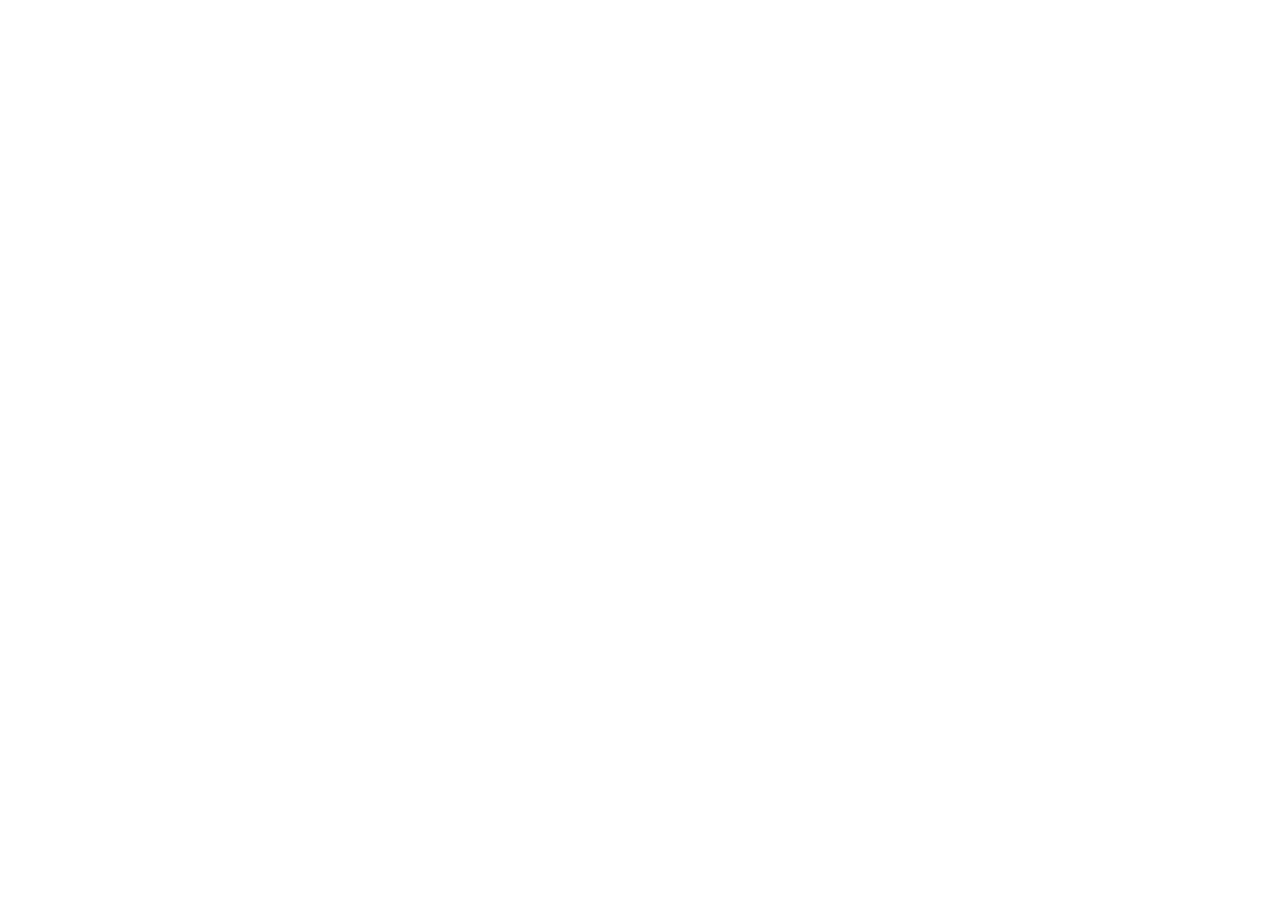
==== commit 1d091e48: "Automatizando rotas de idioma" ====
--- a/en/index.html
+++ b/en/index.html
@@ -19,6 +19,23 @@
         <meta name="twitter:creator" content="@ISO__7" />
         <meta property="facebook-domain-verification" content="4e8781193d41646db7ab4e5667f530f8" />
         
+        <script>
+            function getLanguage() {
+            var userLang = navigator.language || navigator.userLanguage;
+            return userLang;
+            }
+            function redirectToLanguage() {
+                var userLang = getLanguage().toLowerCase();
+
+                if (userLang === 'pt-br' || userLang === 'pt') {
+                    window.location.href = 'https://www.lucaslacerda.tech/index.html';
+                } else {
+                    window.location.href = 'https://www.lucaslacerda.tech/en/index.html';
+                }
+            }
+            redirectToLanguage();
+        </script>
+
         <!--==================== FAVICON ====================-->
         <link rel="shortcut icon" href="../assets/img/favicon.png" type="image/x-icon" />
         
@@ -67,7 +84,7 @@
 
                         <li class="nav__item">
                             <a href="#portfolio" class="nav__link">
-                                <i class="uil uil-scenery nav__icon"></i> Portfólio
+                                <i class="uil uil-scenery nav__icon"></i> Portfolio
                             </a>
                         </li>
 
@@ -685,7 +702,7 @@
                             <div class="portfolio__data">
                                 <h3 class="portfolio__title">Crypto</h3>
                                 <p class="portfolio__description">An NFT trading marketplace for cryptocurrency transactions. <br> Hot topic in the market.</p>
-                                <a href="https://lucaslacerdaa.github.io/en/crypto.html" class="button button--flex button--small portfolio__button">
+                                <a href="https://lucaslacerda.tech/en/crypto.html" class="button button--flex button--small portfolio__button">
                                     See more
                                     <i class="uil uil-arrow-right button__icon"></i>
                                 </a>
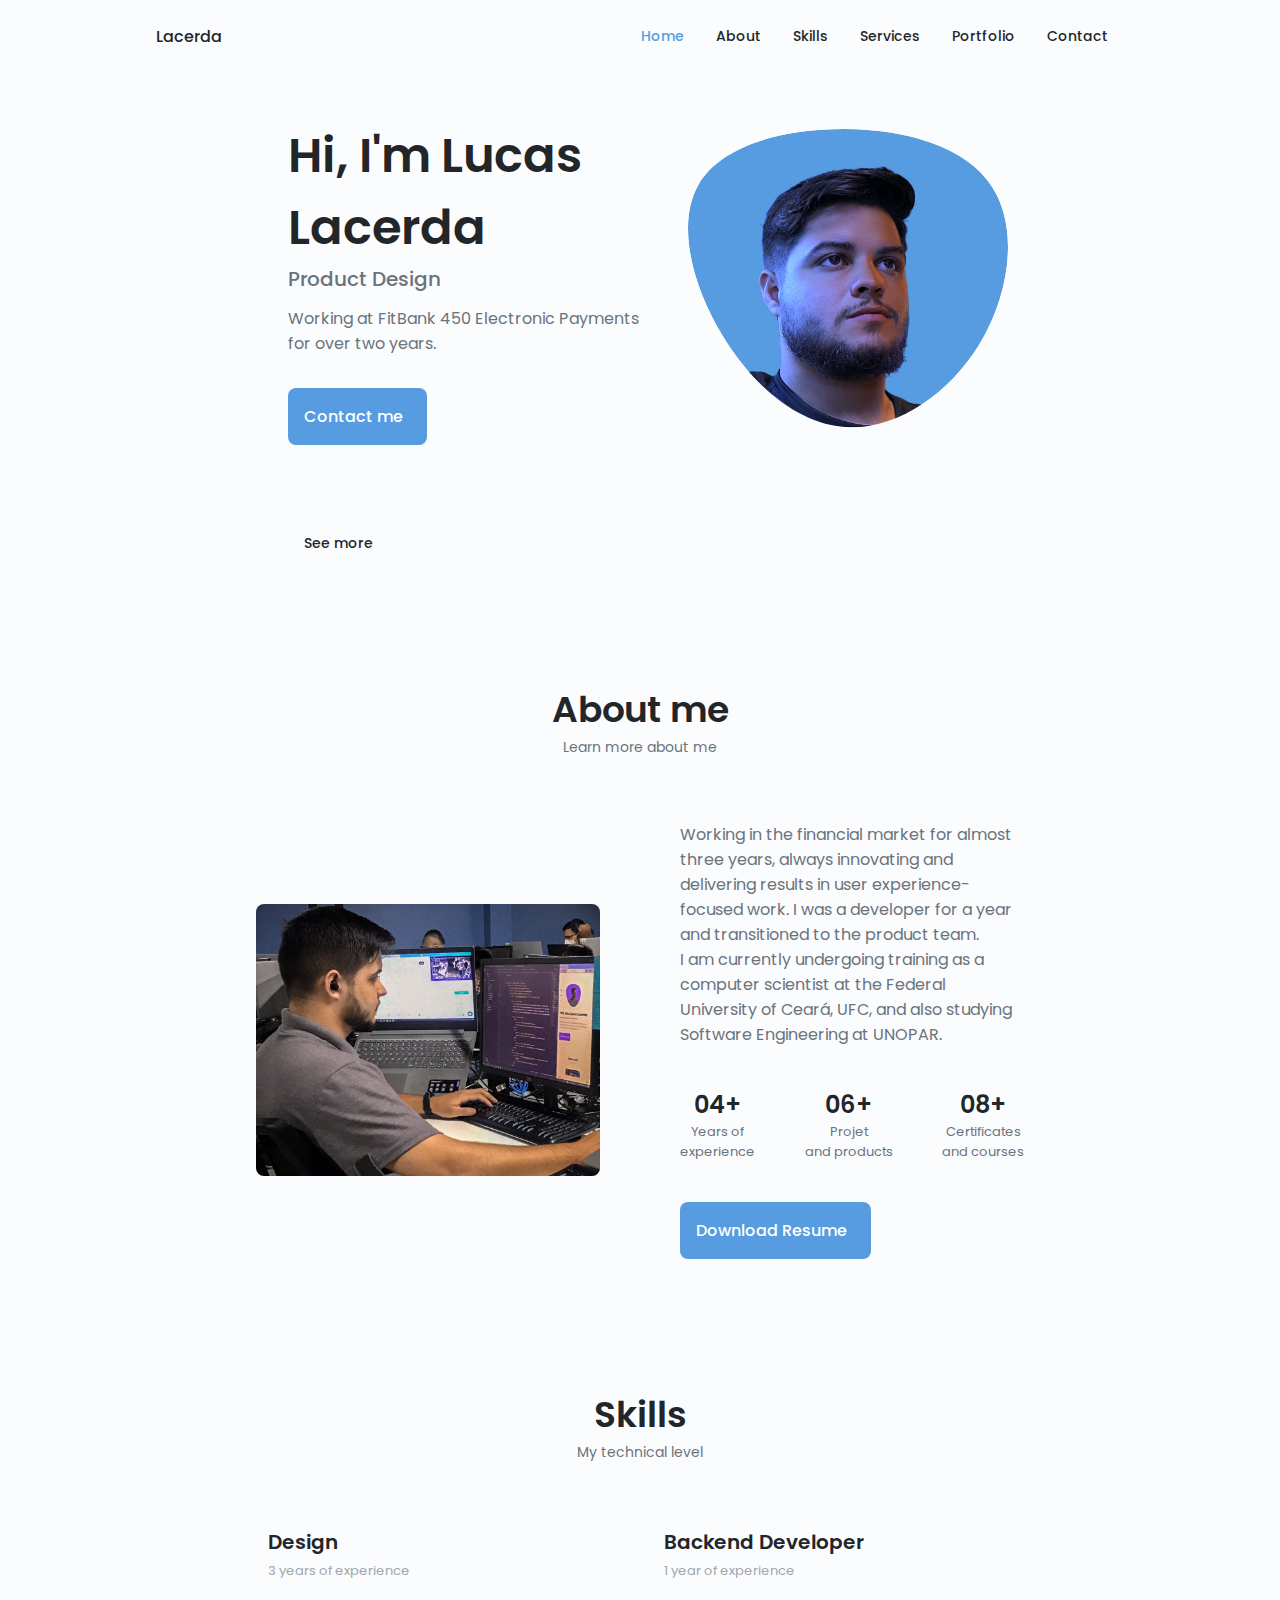
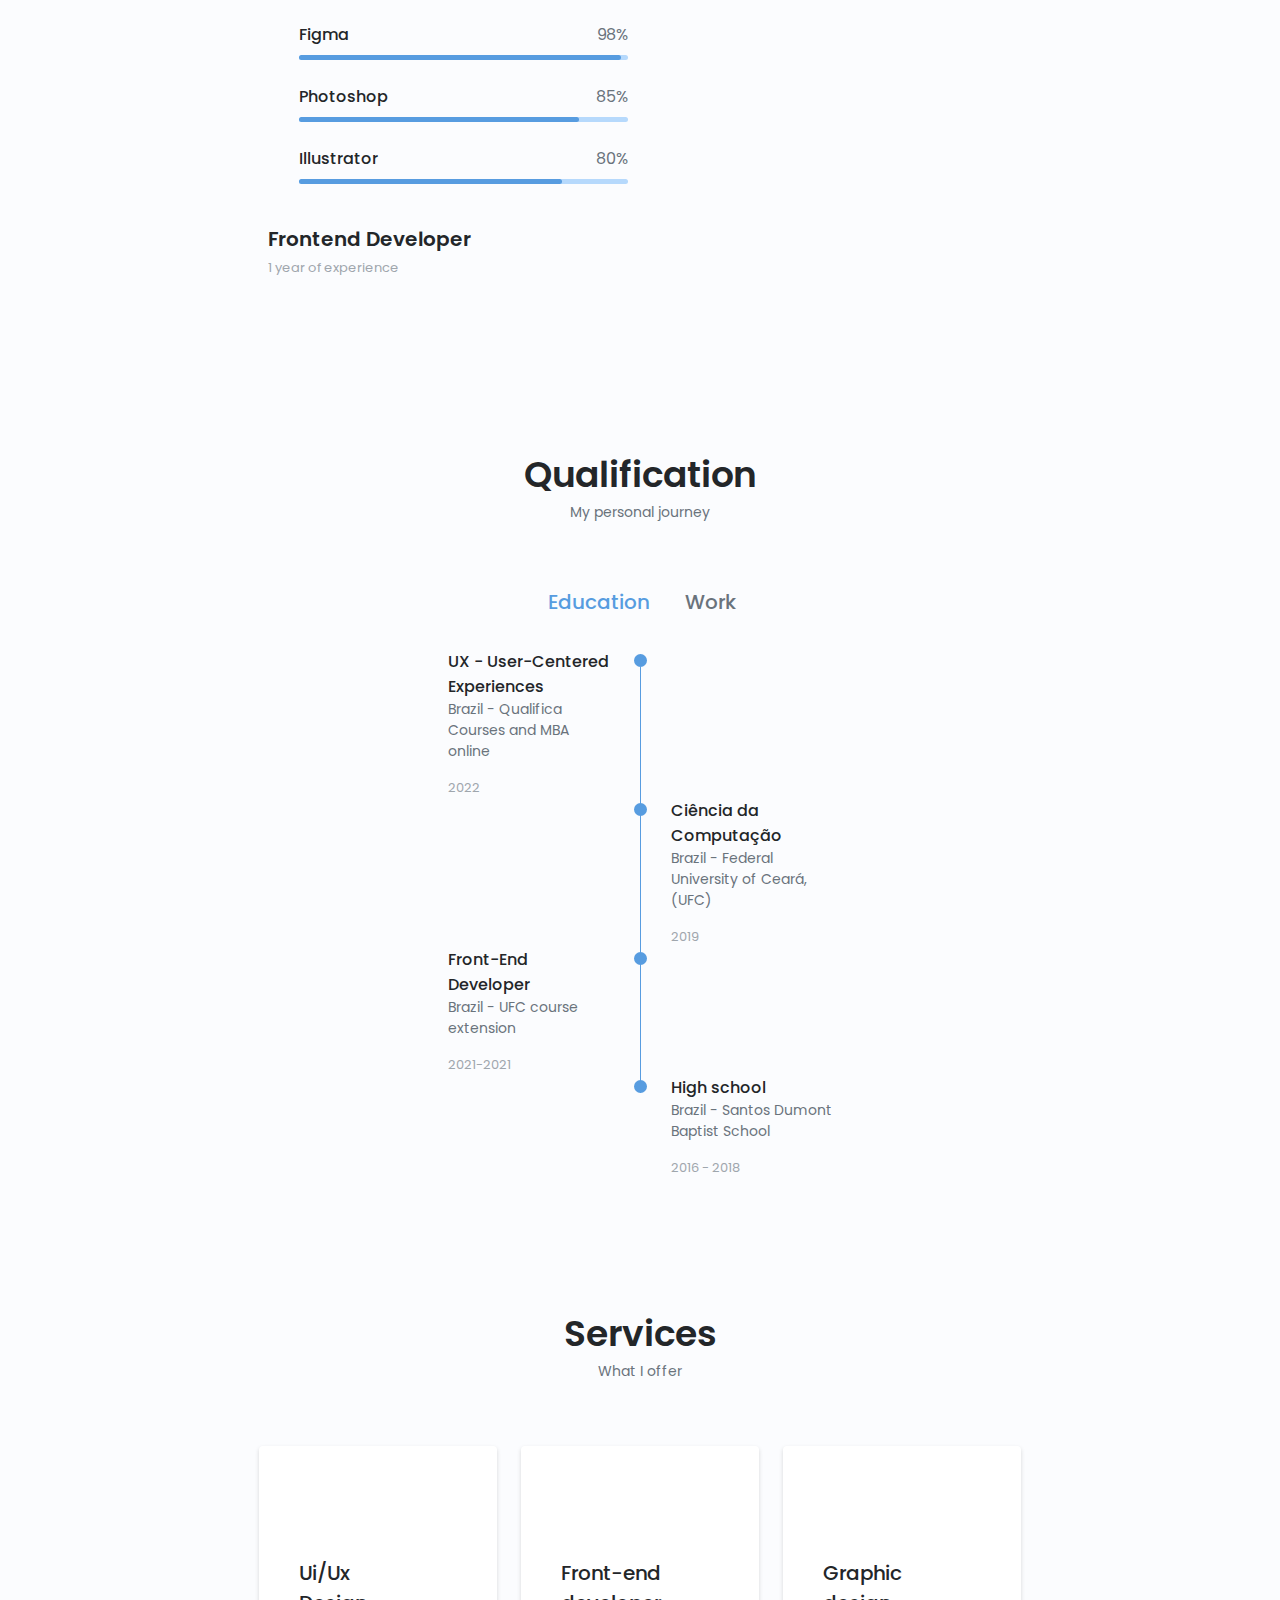
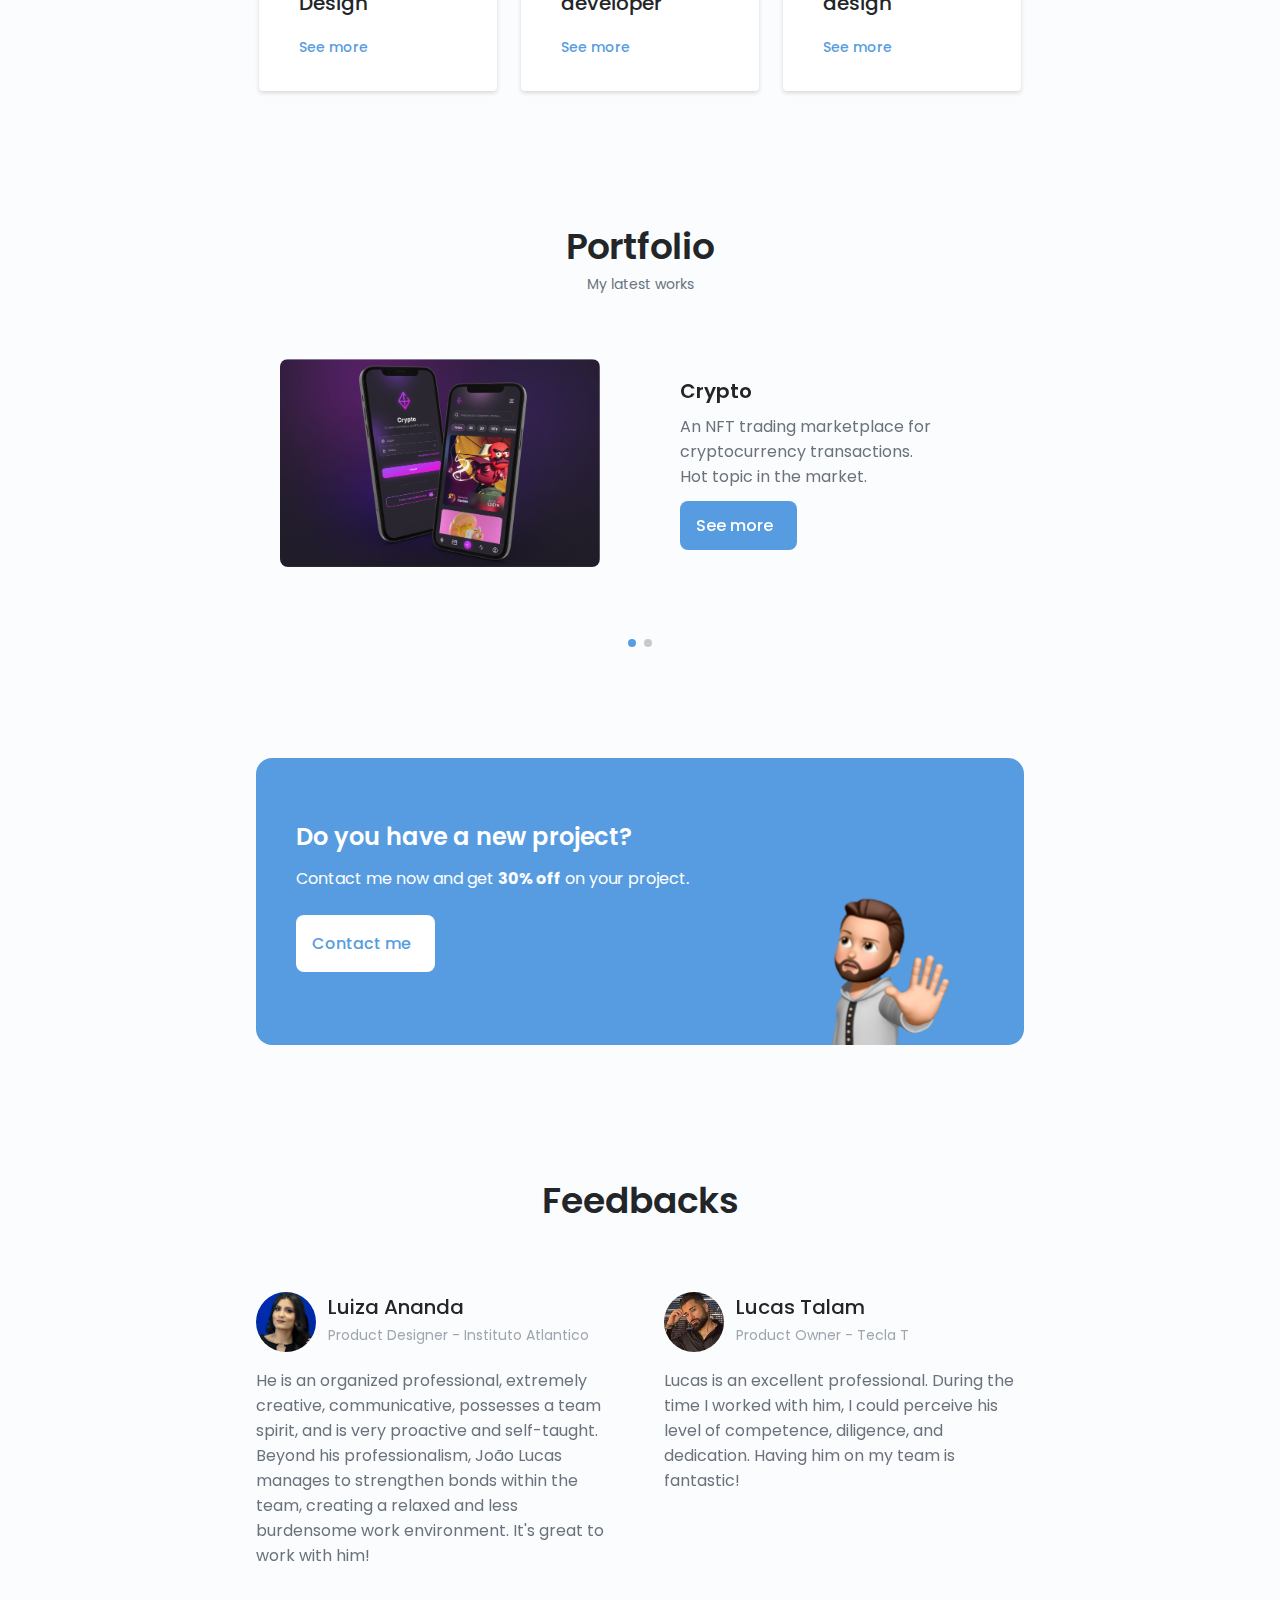
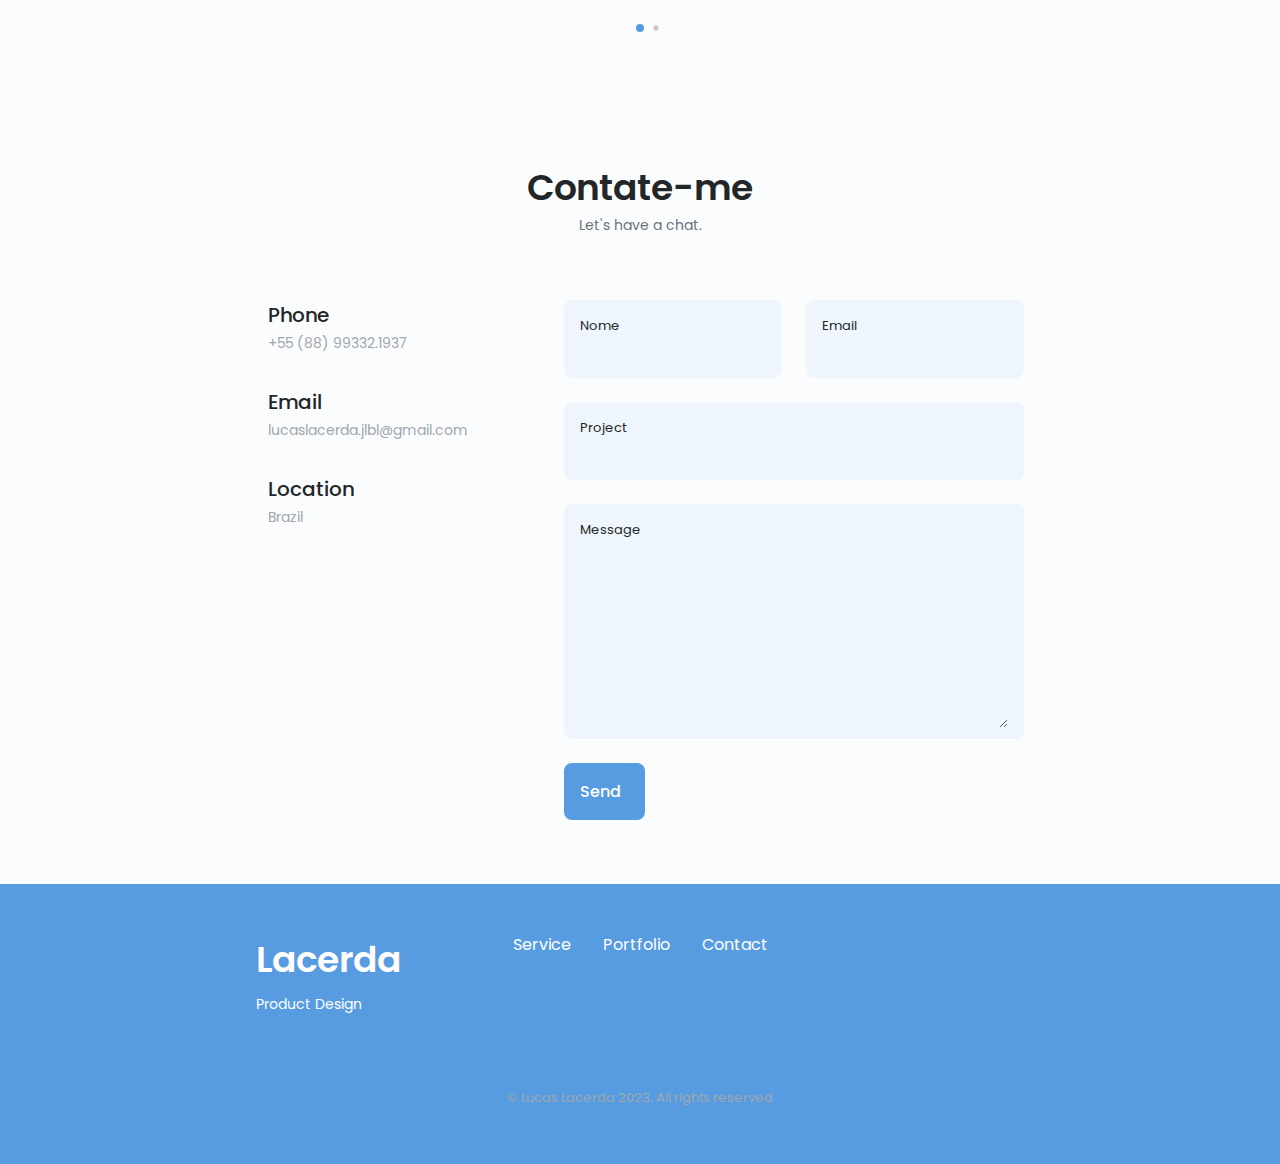
==== commit 0c513795: "Correção de loop nas setagens automáticas das linguas" ====
--- a/en/index.html
+++ b/en/index.html
@@ -19,7 +19,7 @@
         <meta name="twitter:creator" content="@ISO__7" />
         <meta property="facebook-domain-verification" content="4e8781193d41646db7ab4e5667f530f8" />
         
-        <script>
+        <!-- <script>
             function getLanguage() {
             var userLang = navigator.language || navigator.userLanguage;
             return userLang;
@@ -34,7 +34,7 @@
                 }
             }
             redirectToLanguage();
-        </script>
+        </script> -->
 
         <!--==================== FAVICON ====================-->
         <link rel="shortcut icon" href="../assets/img/favicon.png" type="image/x-icon" />
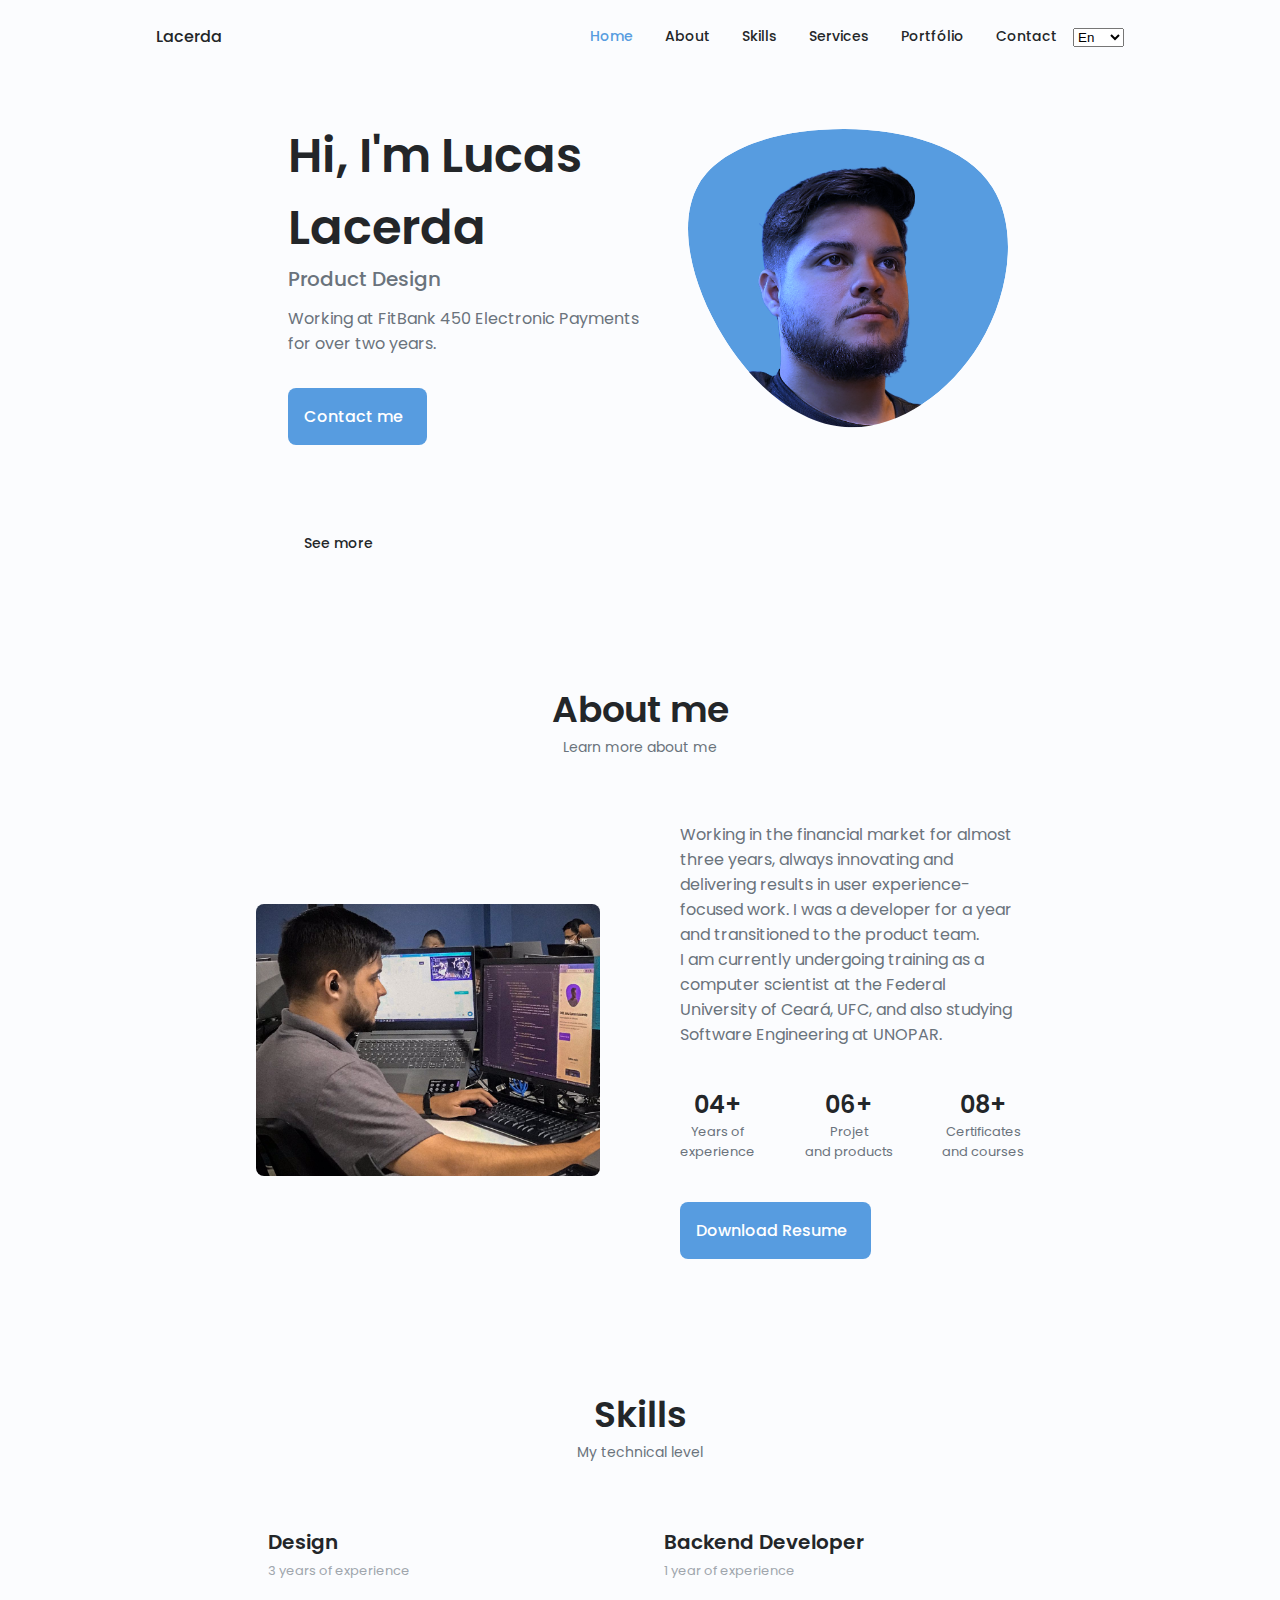
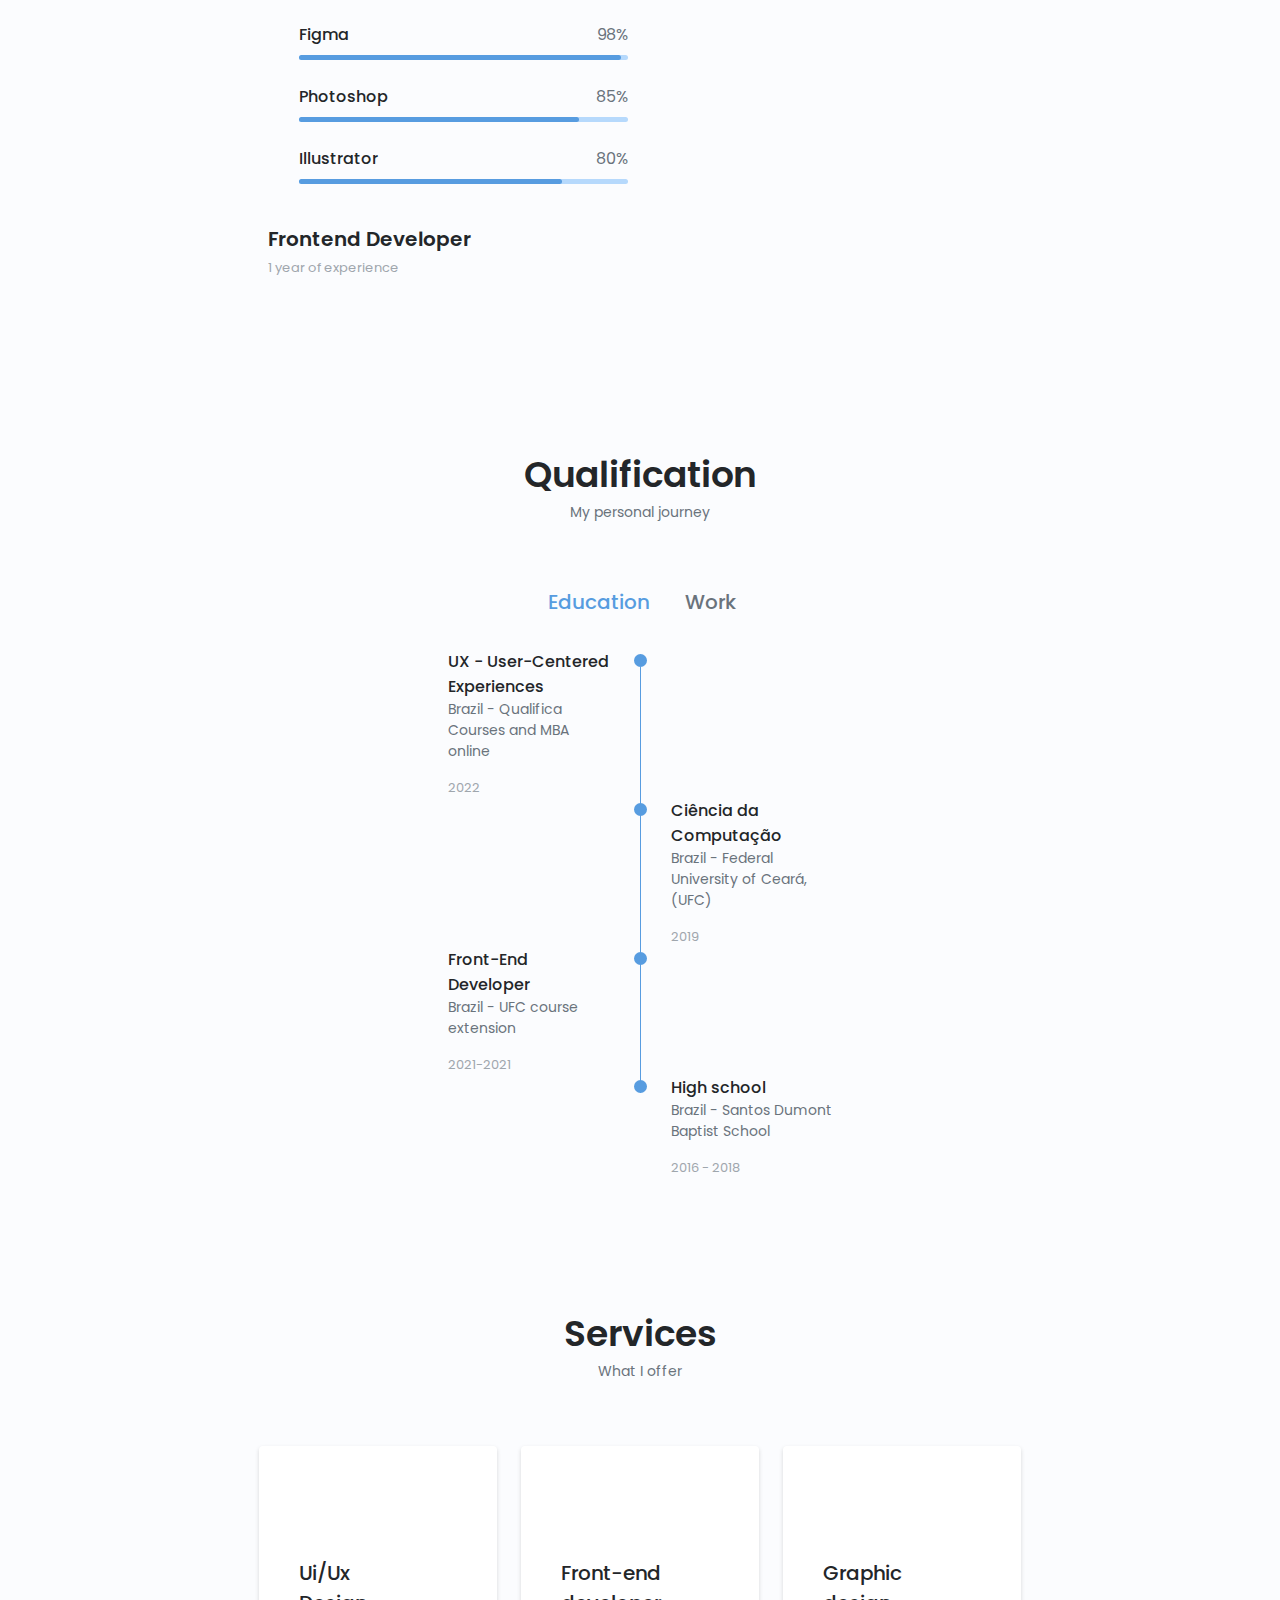
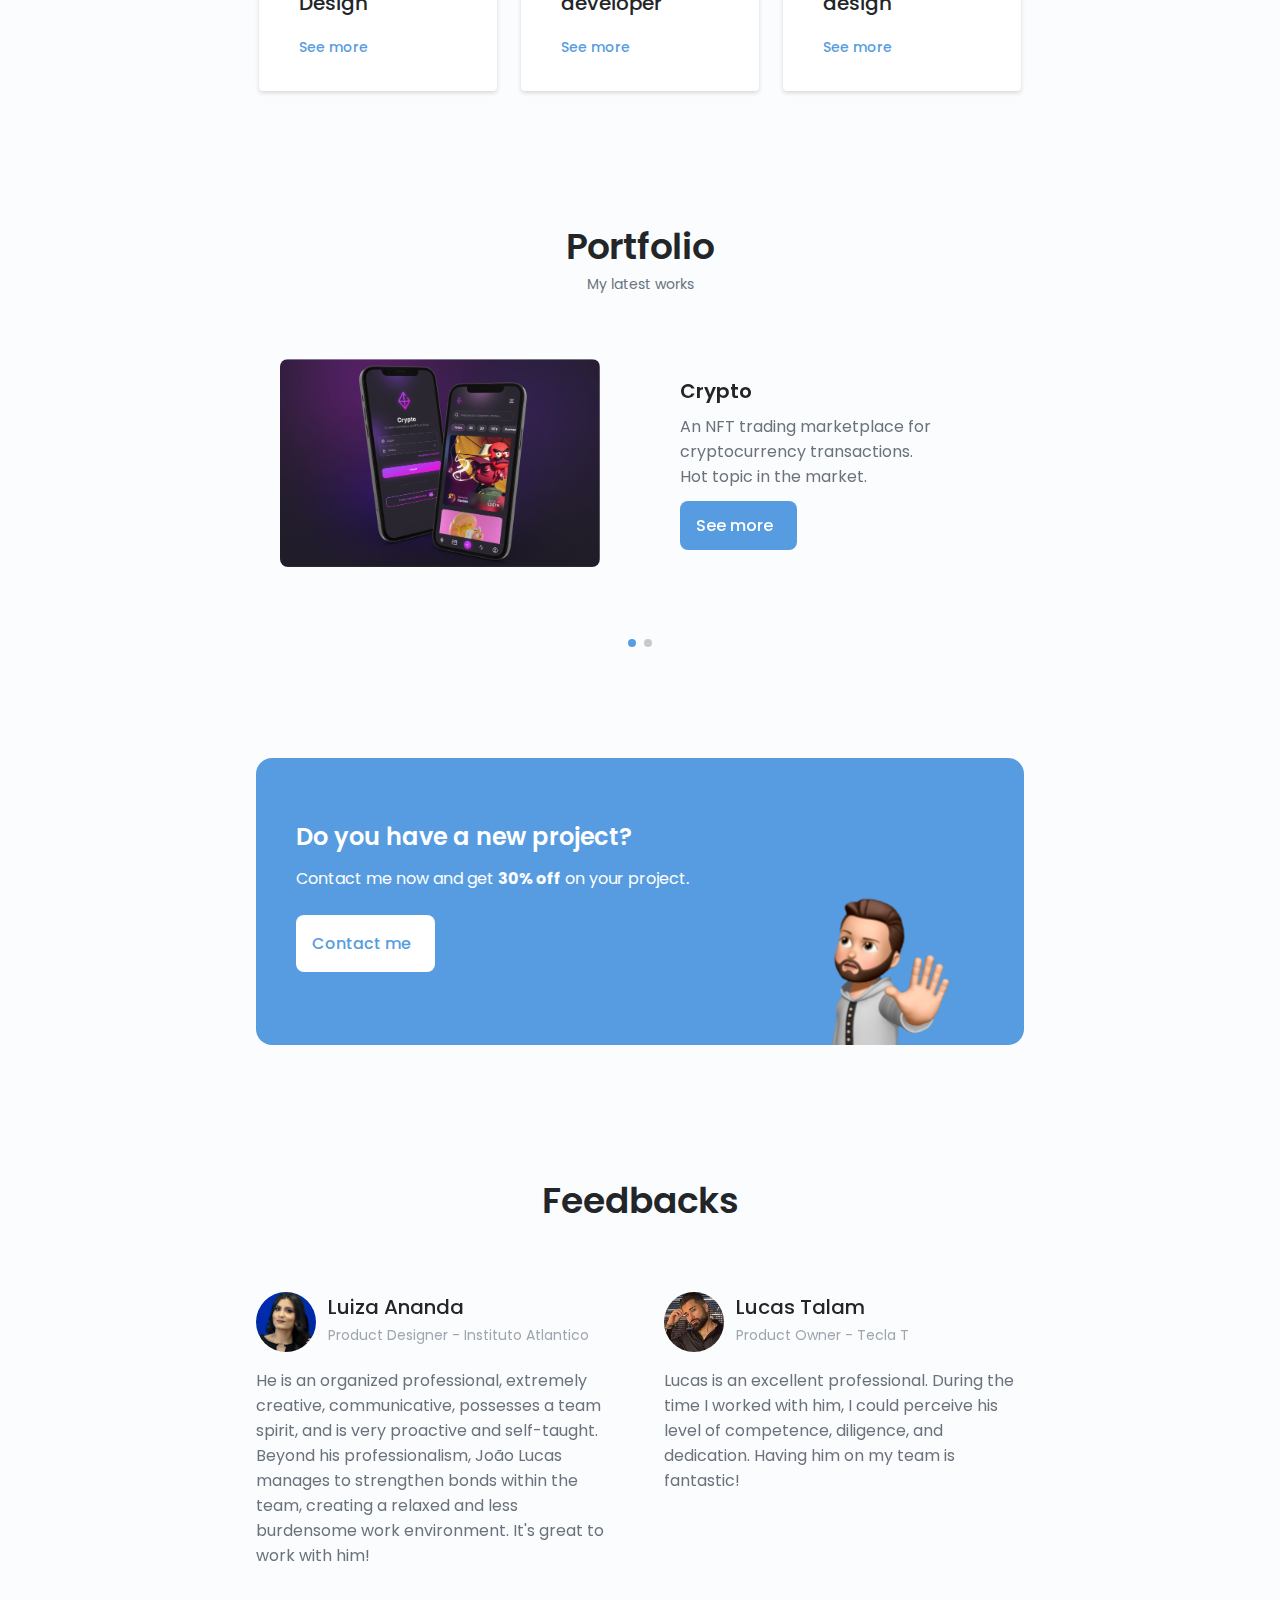
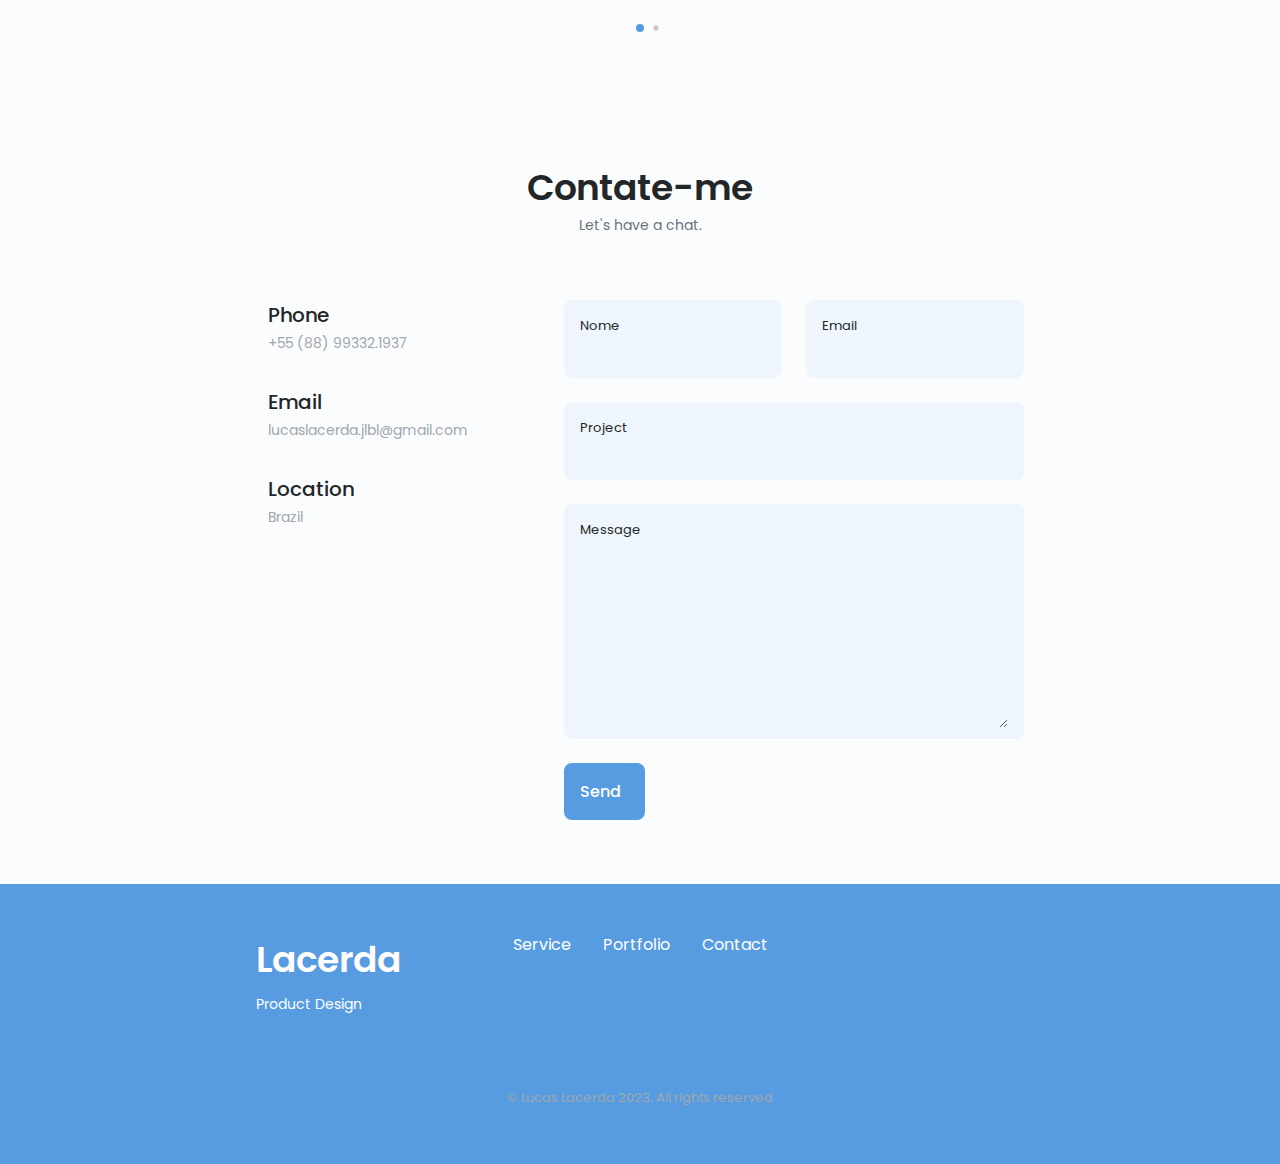
==== commit 9995ecea: "add logic language" ====
--- a/en/index.html
+++ b/en/index.html
@@ -19,23 +19,6 @@
         <meta name="twitter:creator" content="@ISO__7" />
         <meta property="facebook-domain-verification" content="4e8781193d41646db7ab4e5667f530f8" />
         
-        <!-- <script>
-            function getLanguage() {
-            var userLang = navigator.language || navigator.userLanguage;
-            return userLang;
-            }
-            function redirectToLanguage() {
-                var userLang = getLanguage().toLowerCase();
-
-                if (userLang === 'pt-br' || userLang === 'pt') {
-                    window.location.href = 'https://www.lucaslacerda.tech/index.html';
-                } else {
-                    window.location.href = 'https://www.lucaslacerda.tech/en/index.html';
-                }
-            }
-            redirectToLanguage();
-        </script> -->
-
         <!--==================== FAVICON ====================-->
         <link rel="shortcut icon" href="../assets/img/favicon.png" type="image/x-icon" />
         
@@ -49,6 +32,7 @@
         <link rel="stylesheet" href="../assets/css/styles.css">
 
         <title>Lucas Lacerda</title>
+
     </head>
     <body>
         <!--==================== HEADER ====================-->
@@ -84,7 +68,7 @@
 
                         <li class="nav__item">
                             <a href="#portfolio" class="nav__link">
-                                <i class="uil uil-scenery nav__icon"></i> Portfolio
+                                <i class="uil uil-scenery nav__icon"></i> Portfólio
                             </a>
                         </li>
 
@@ -106,6 +90,14 @@
                     <div class="nav__toggle" id="nav-toggle">
                         <i class="uil uil-apps"></i>
                     </div>
+
+                    <div class="language_bnt">
+                        <select name="" id="language-select">
+                            <option value="en">En</option>
+                            <option value="pt-br">Pt-br</option>
+                        </select>
+                    </div>
+
                 </div>
             </nav>
         </header>
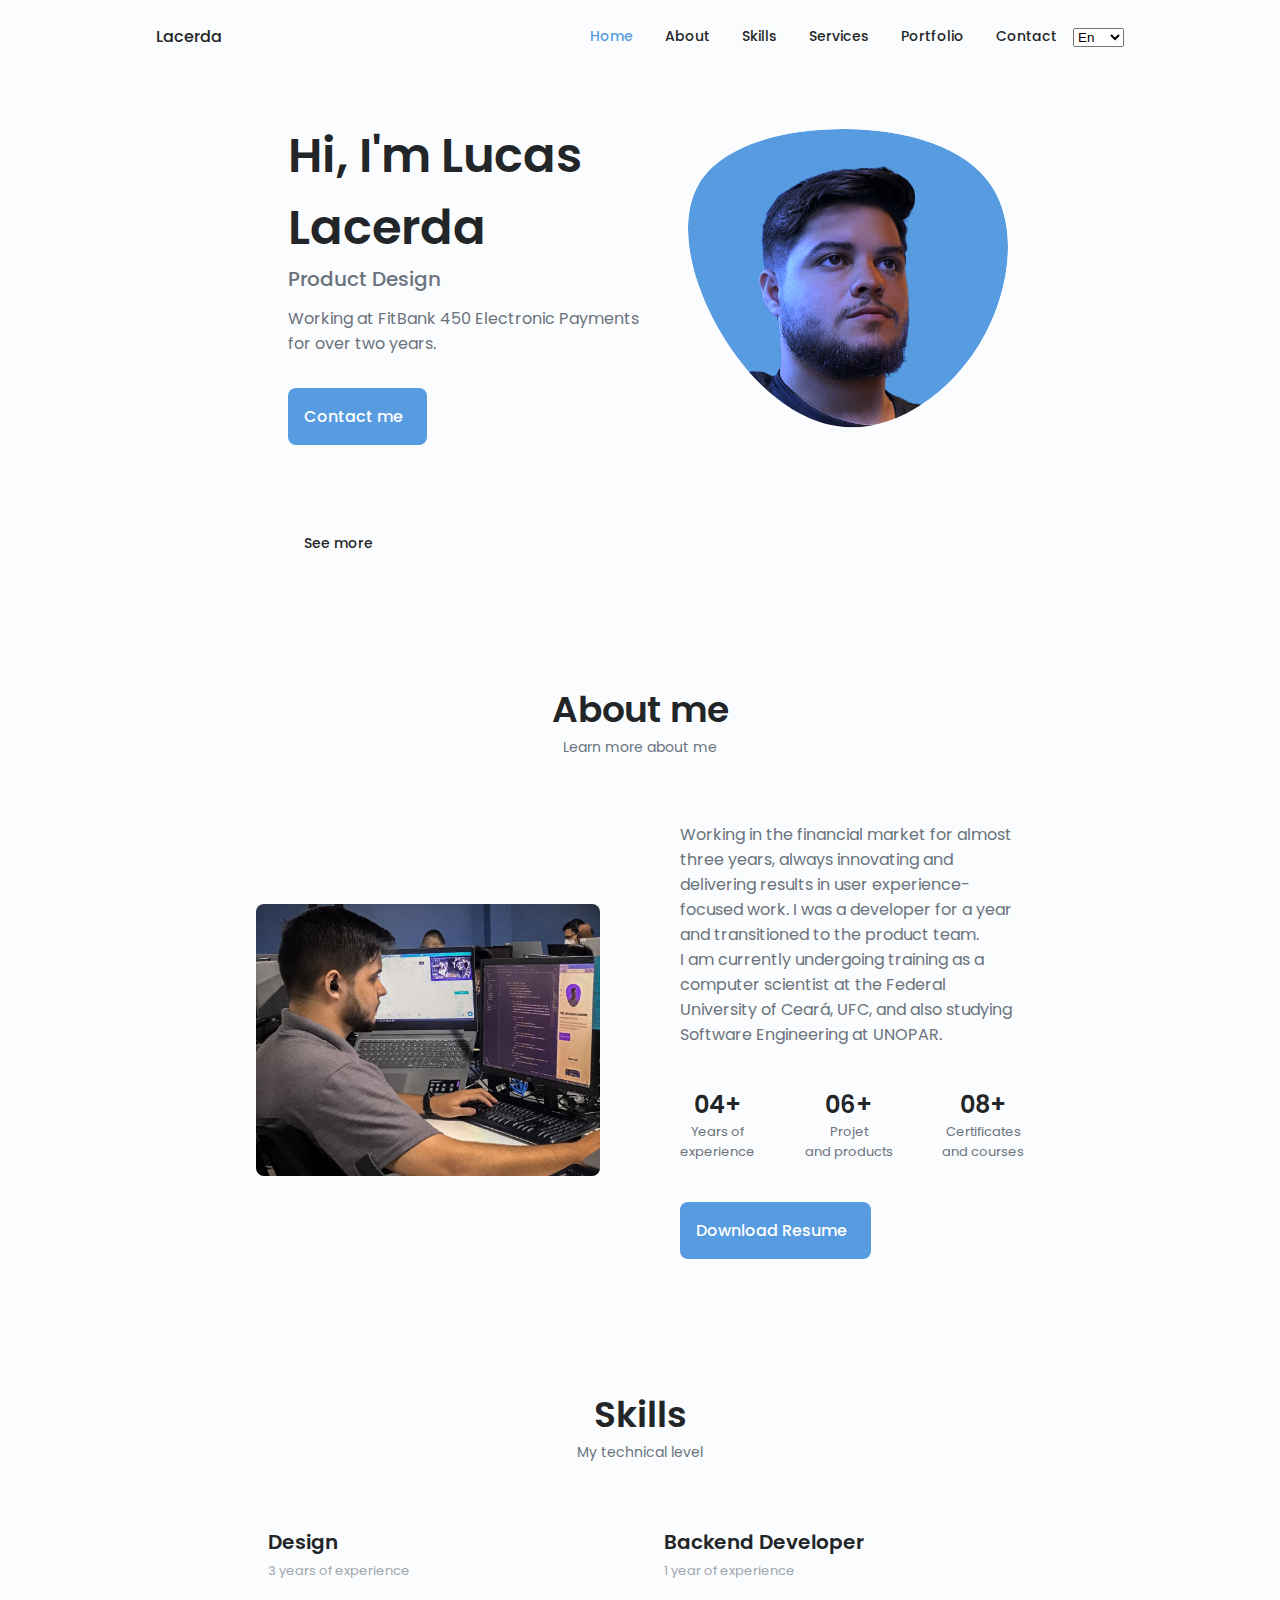
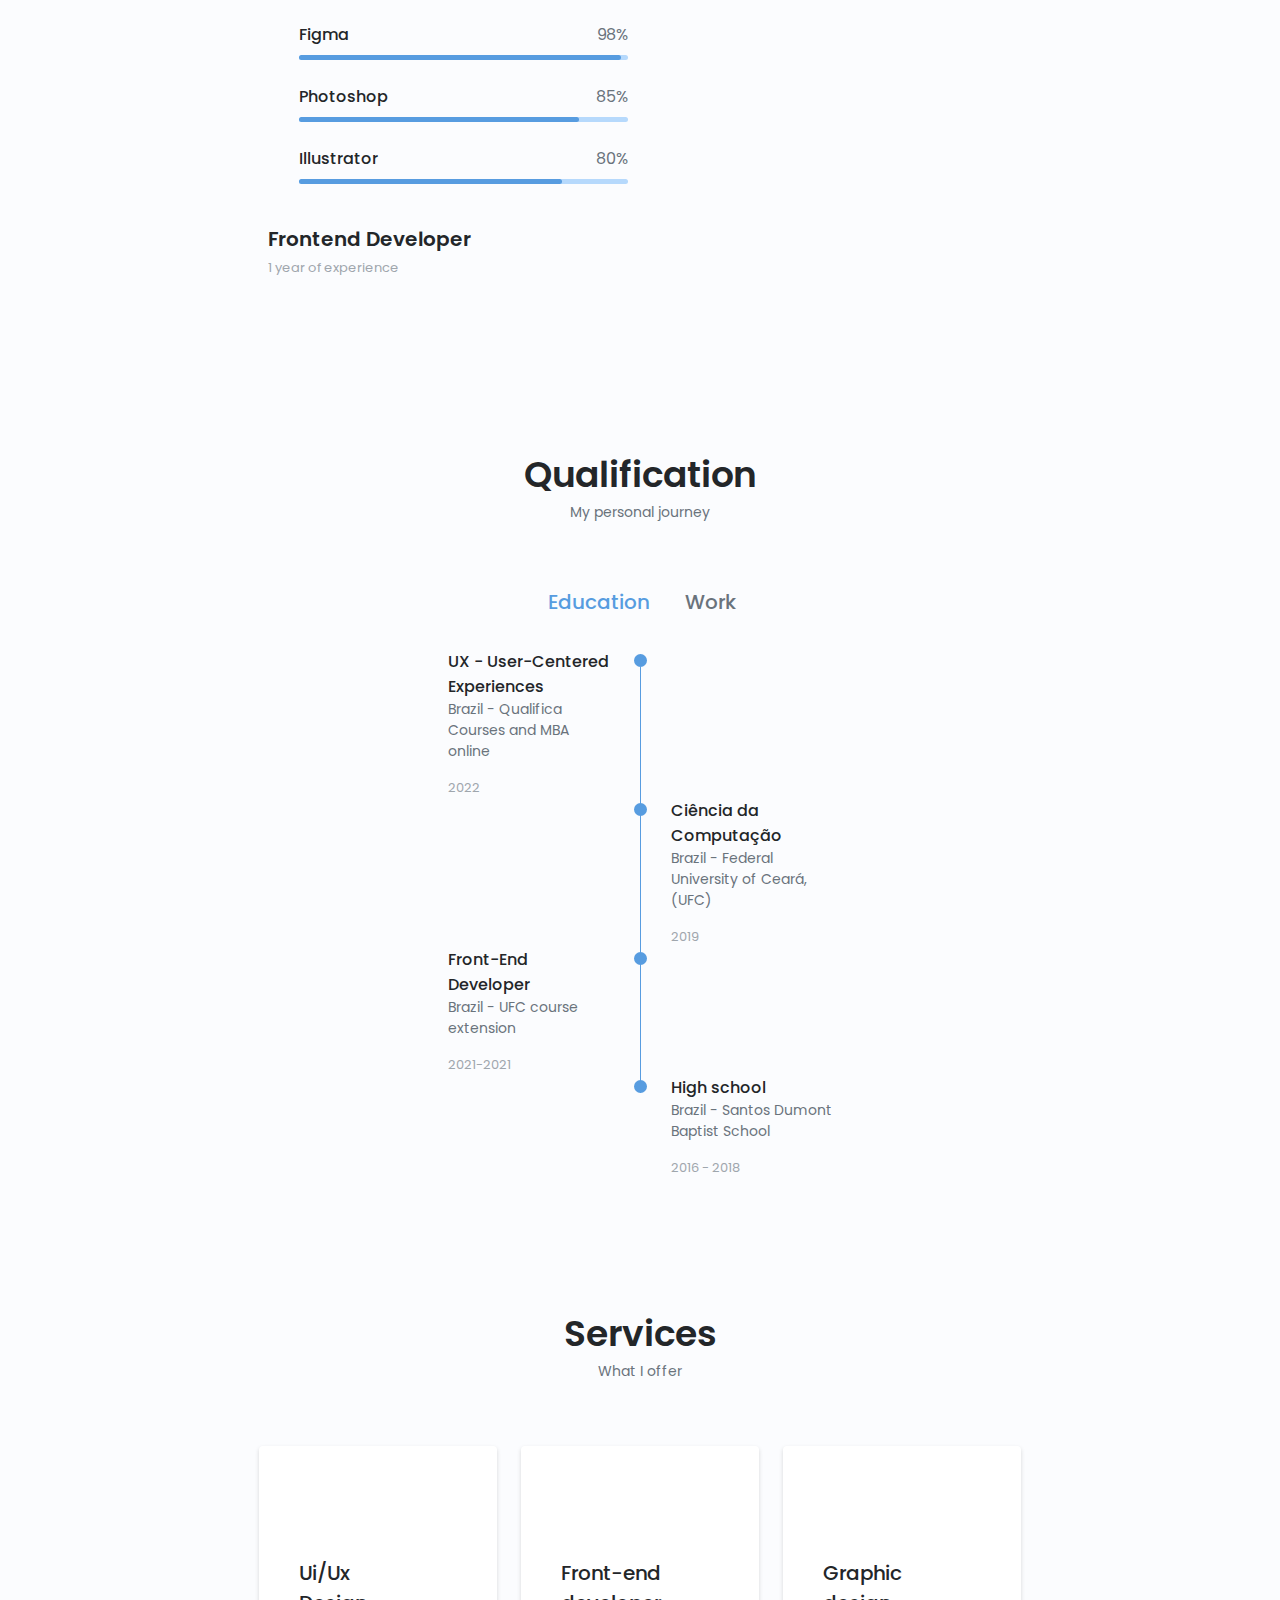
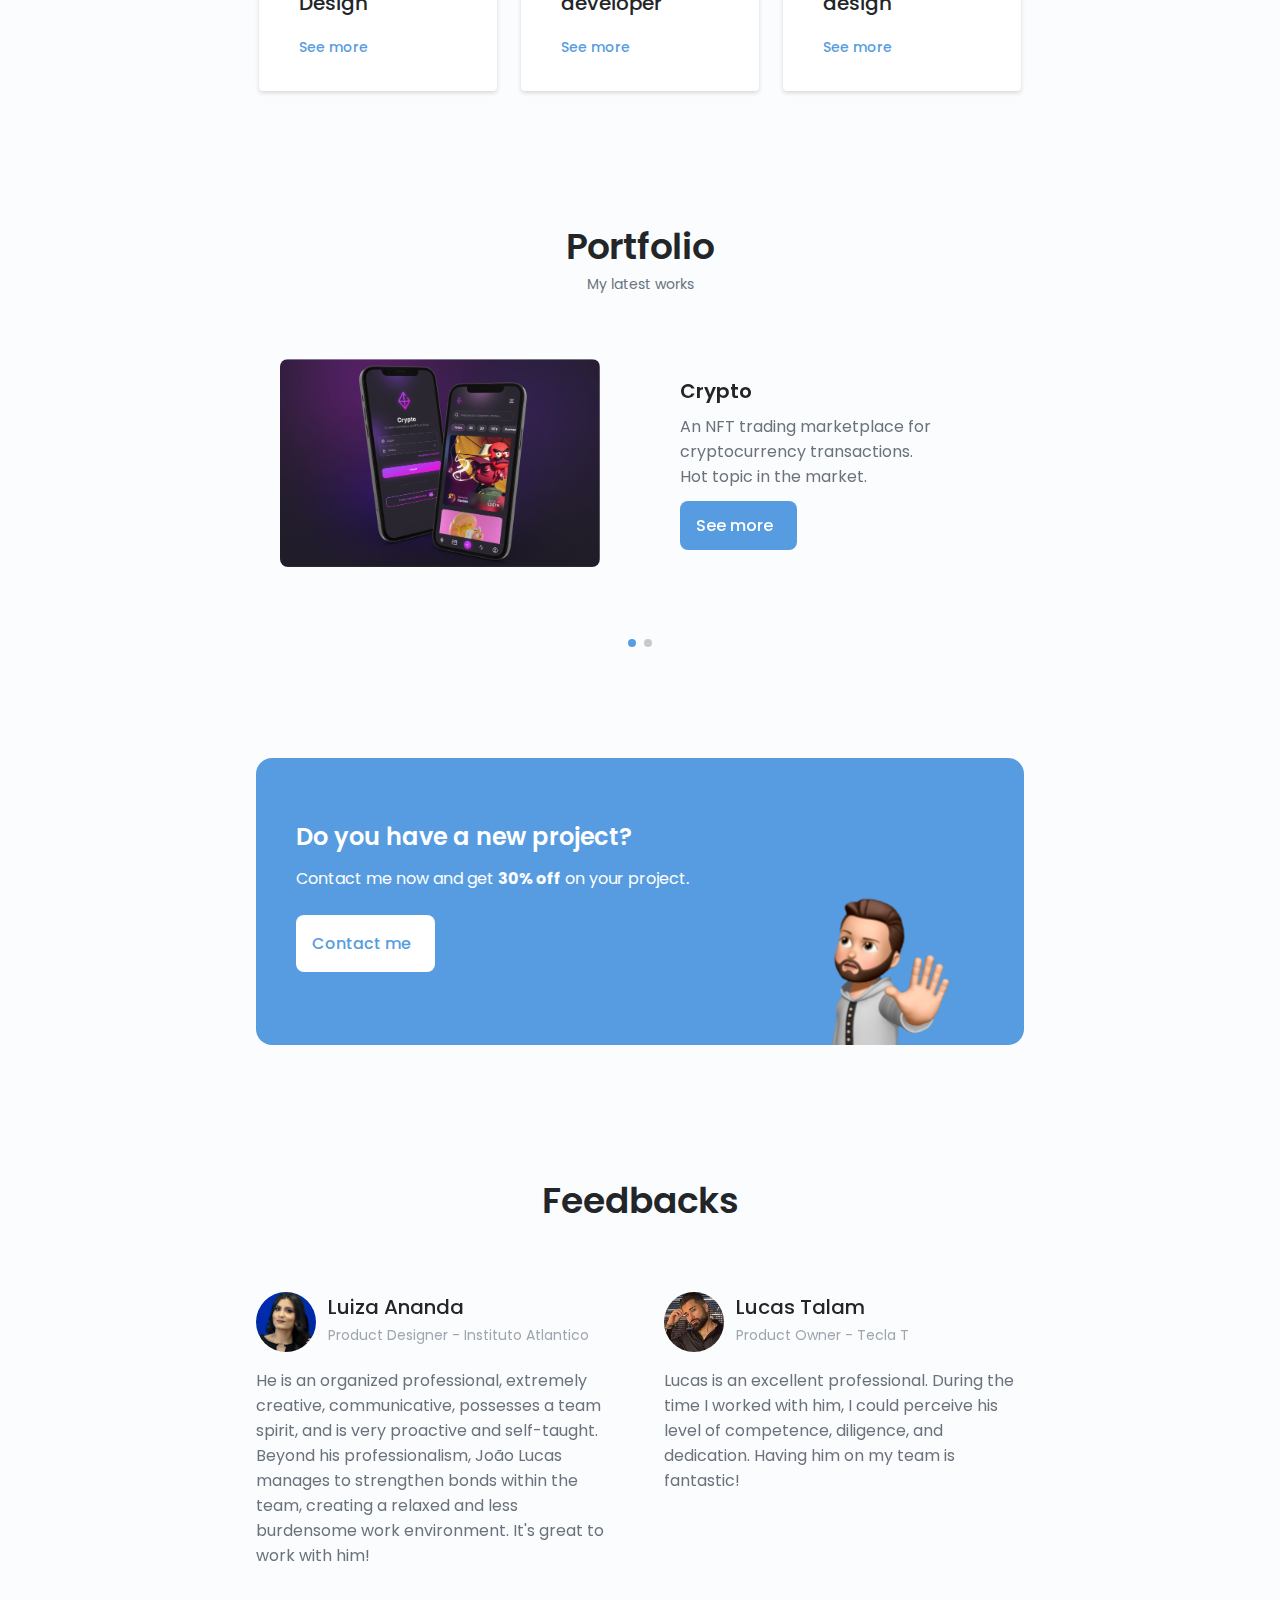
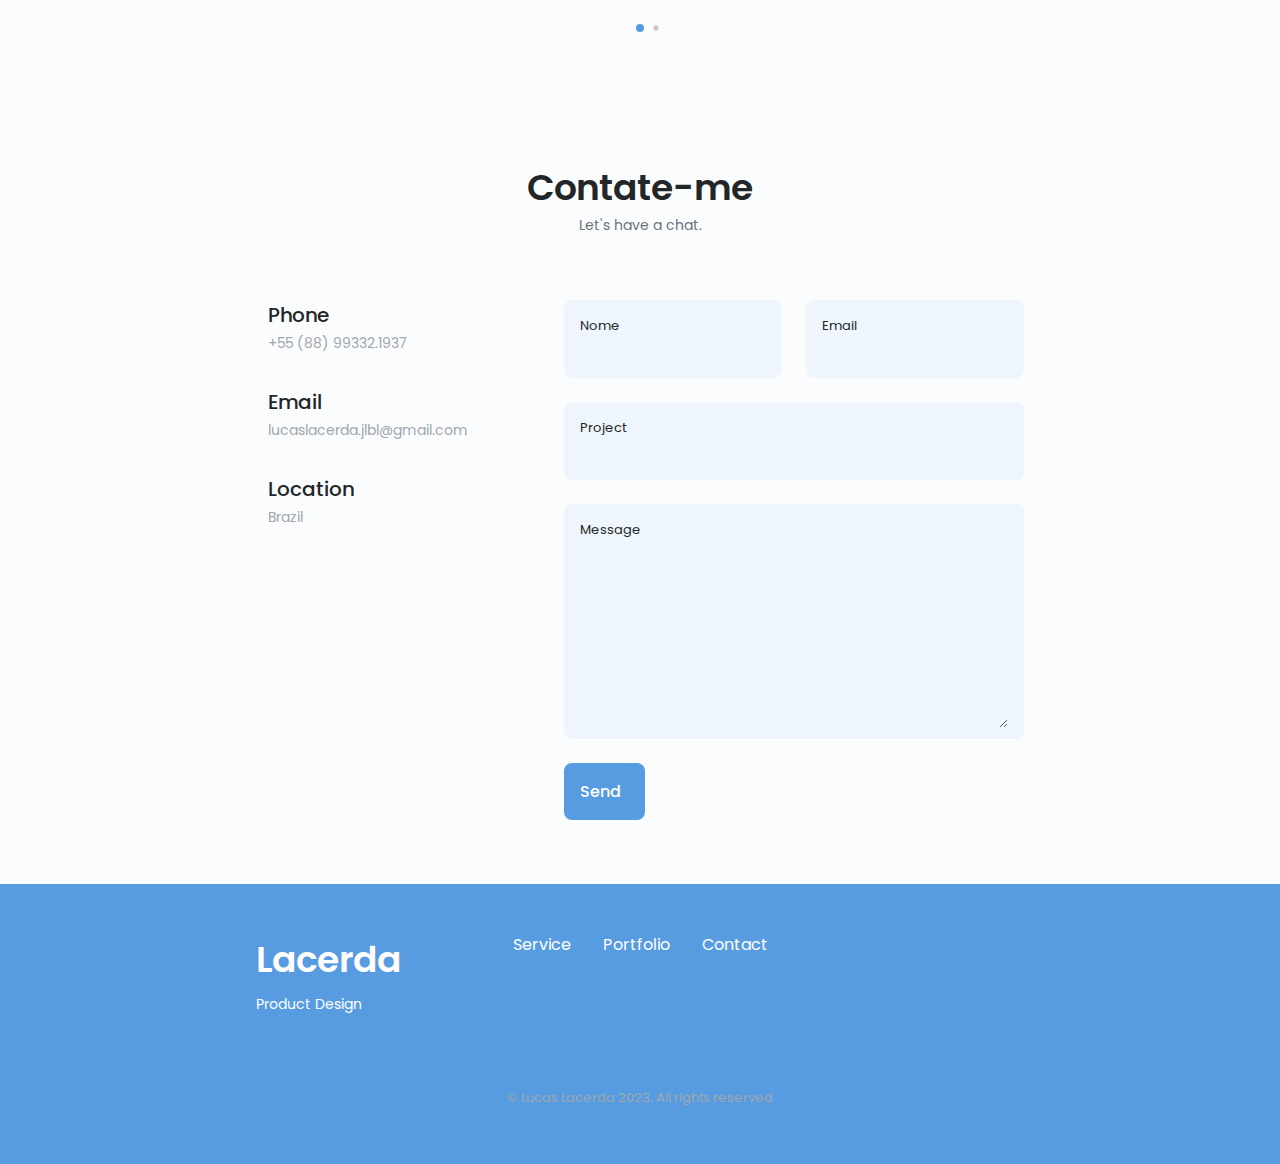
==== commit 10b9d5f5: "Merge branch 'main' of https://github.com/lucaslacerdaa/Portfolio" ====
--- a/en/index.html
+++ b/en/index.html
@@ -19,6 +19,23 @@
         <meta name="twitter:creator" content="@ISO__7" />
         <meta property="facebook-domain-verification" content="4e8781193d41646db7ab4e5667f530f8" />
         
+        <!-- <script>
+            function getLanguage() {
+            var userLang = navigator.language || navigator.userLanguage;
+            return userLang;
+            }
+            function redirectToLanguage() {
+                var userLang = getLanguage().toLowerCase();
+
+                if (userLang === 'pt-br' || userLang === 'pt') {
+                    window.location.href = 'https://www.lucaslacerda.tech/index.html';
+                } else {
+                    window.location.href = 'https://www.lucaslacerda.tech/en/index.html';
+                }
+            }
+            redirectToLanguage();
+        </script> -->
+
         <!--==================== FAVICON ====================-->
         <link rel="shortcut icon" href="../assets/img/favicon.png" type="image/x-icon" />
         
@@ -68,7 +85,7 @@
 
                         <li class="nav__item">
                             <a href="#portfolio" class="nav__link">
-                                <i class="uil uil-scenery nav__icon"></i> Portfólio
+                                <i class="uil uil-scenery nav__icon"></i> Portfolio
                             </a>
                         </li>
 
